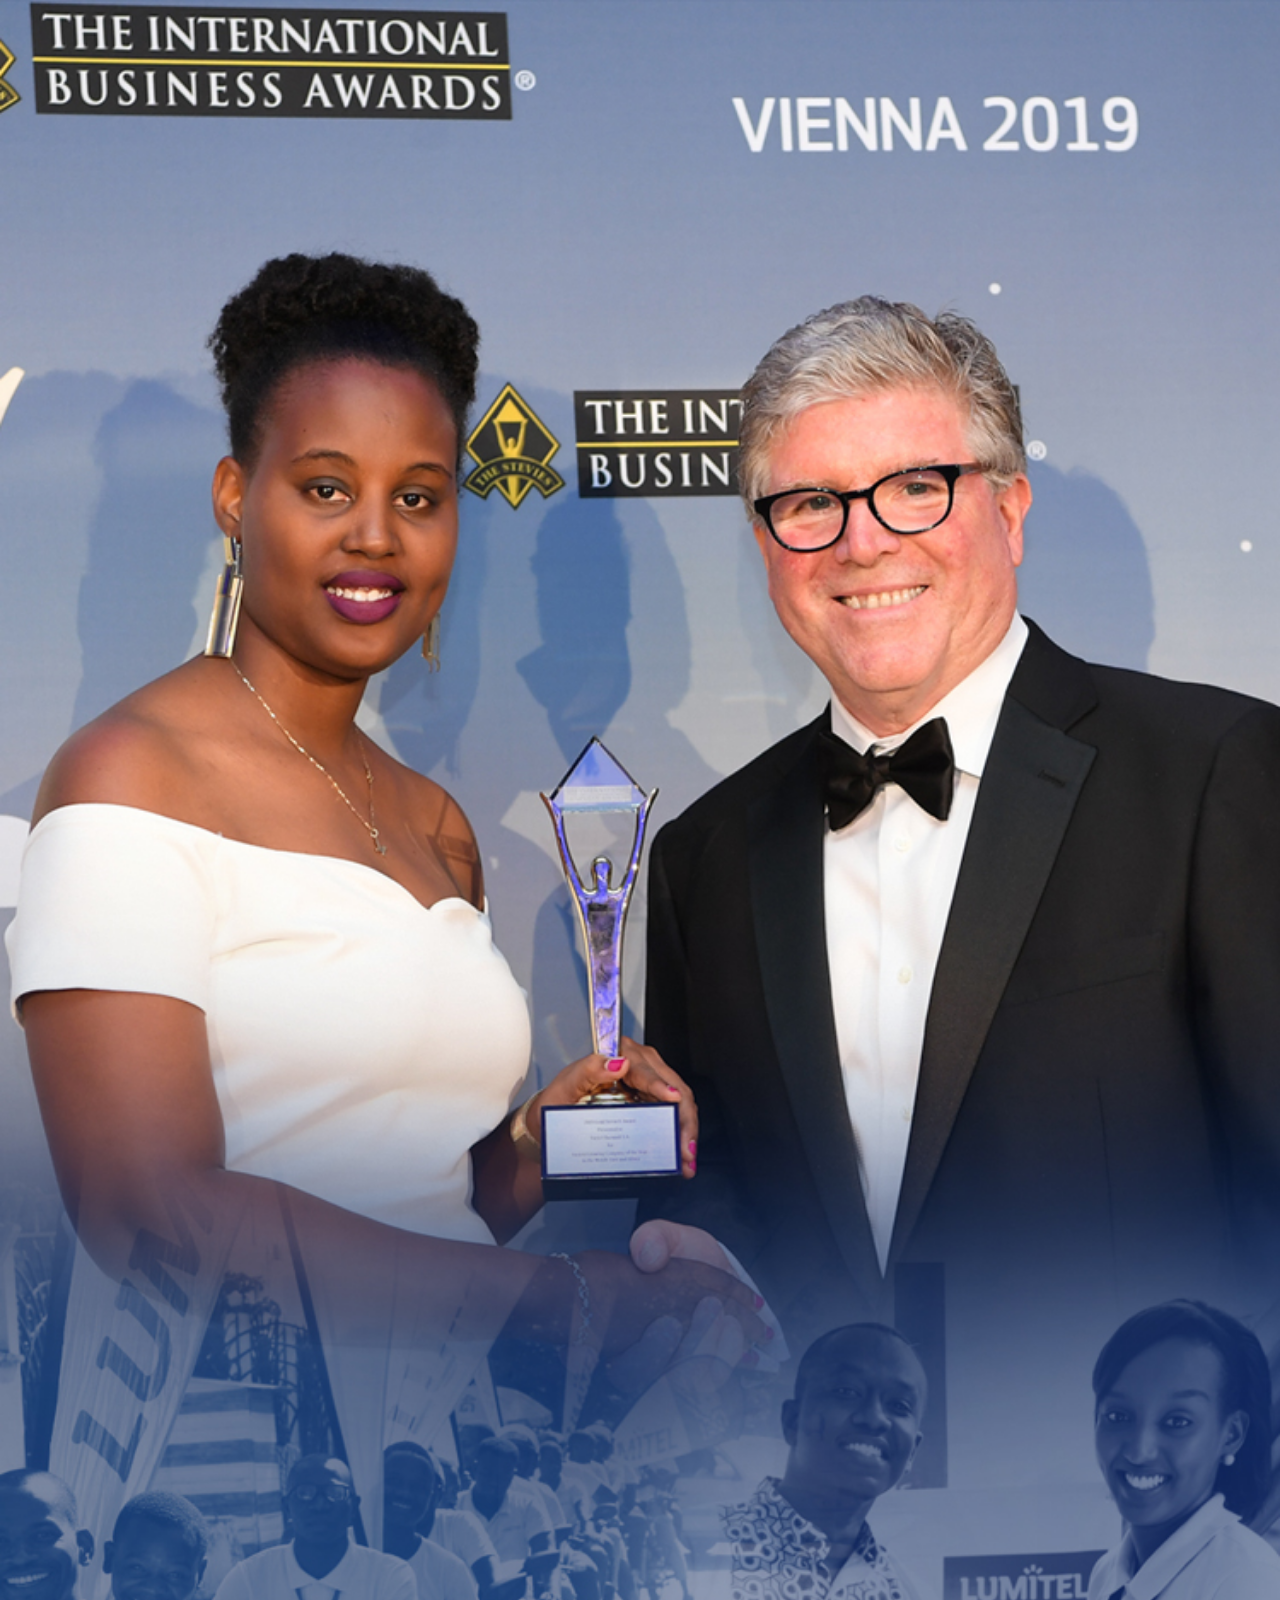
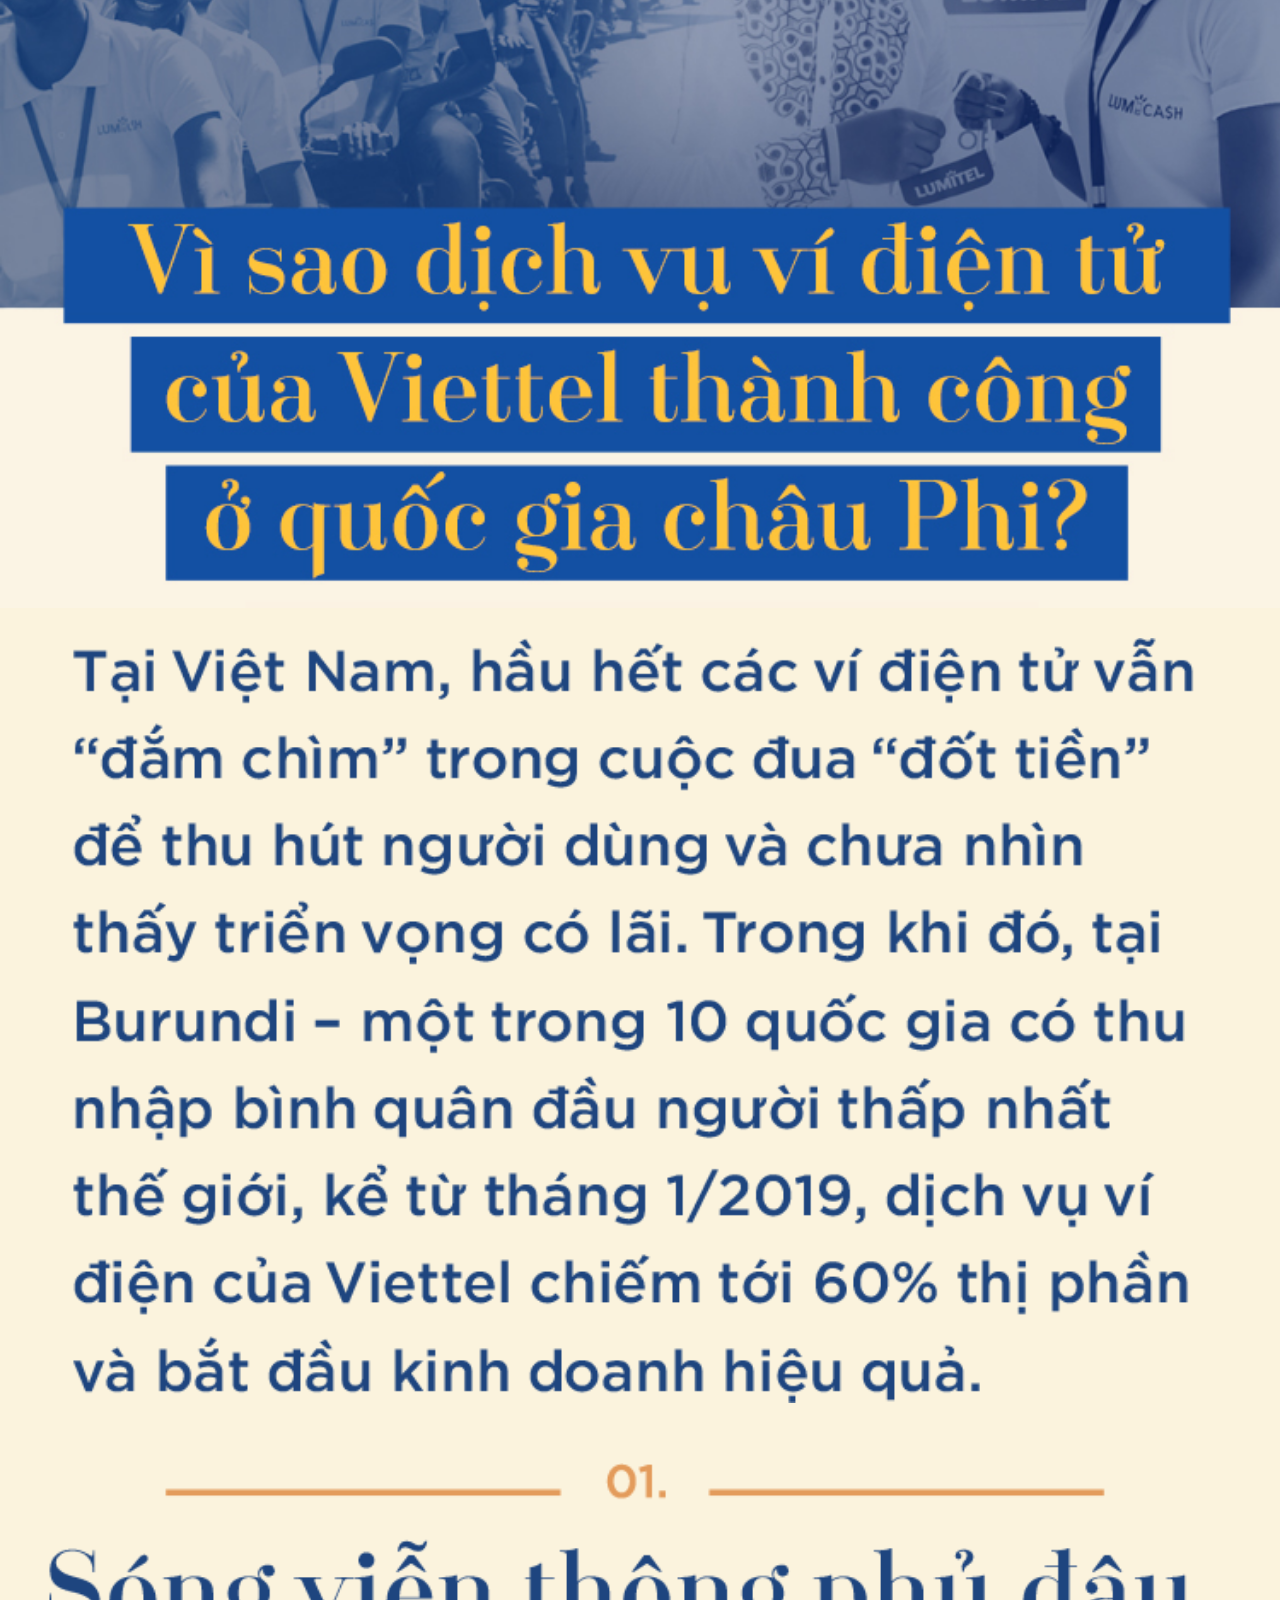
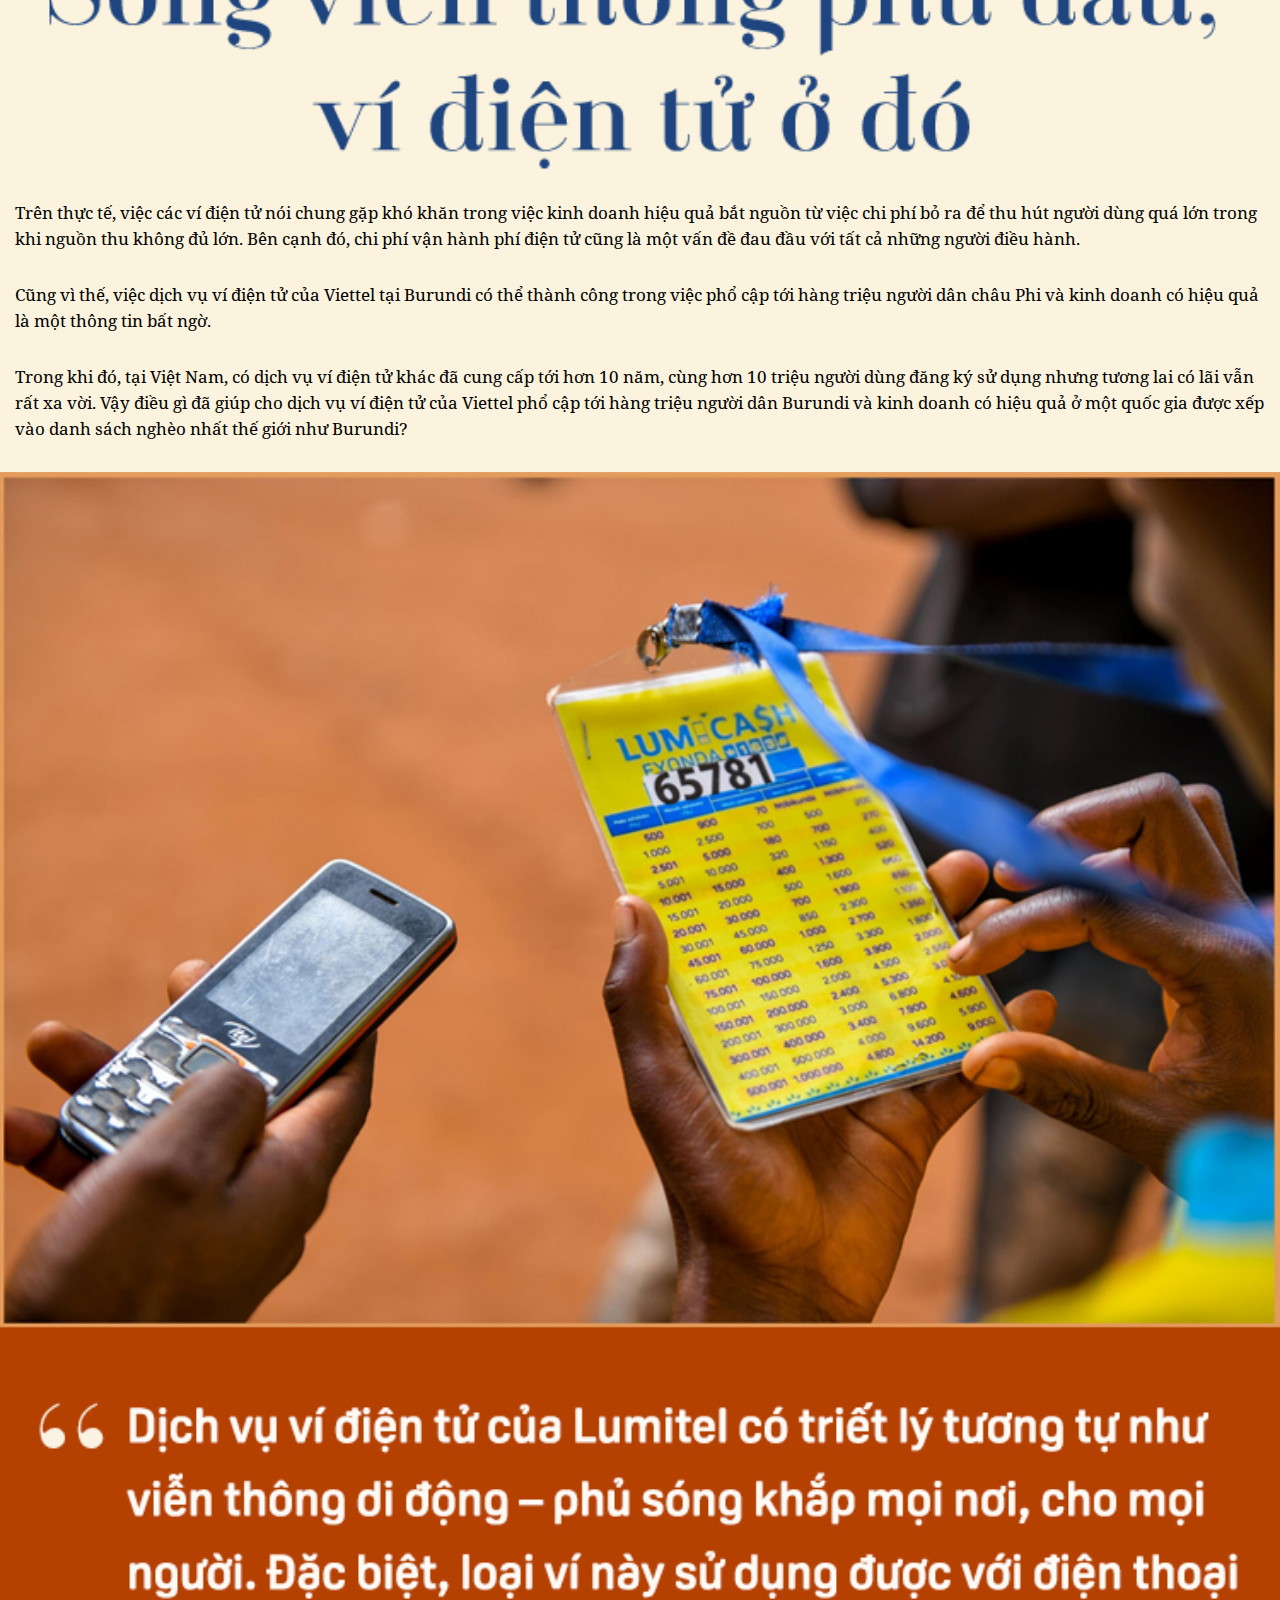
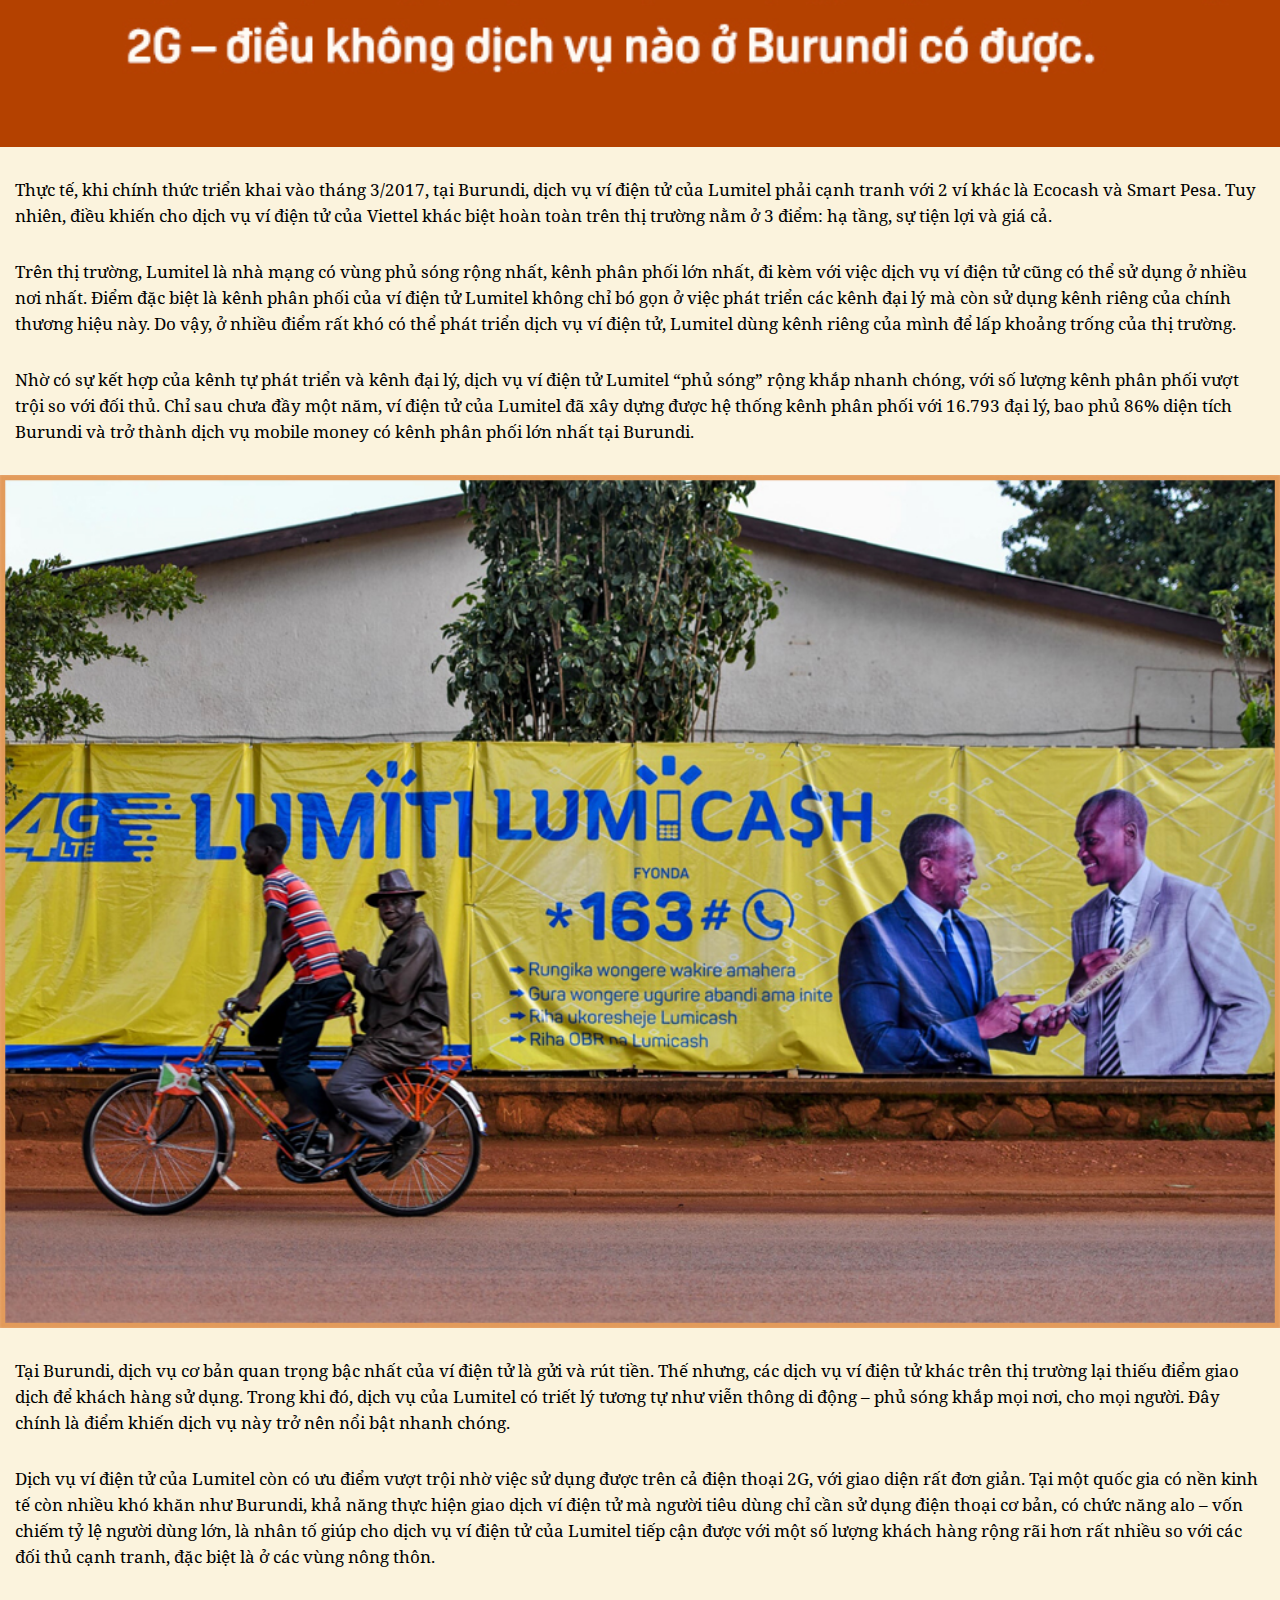
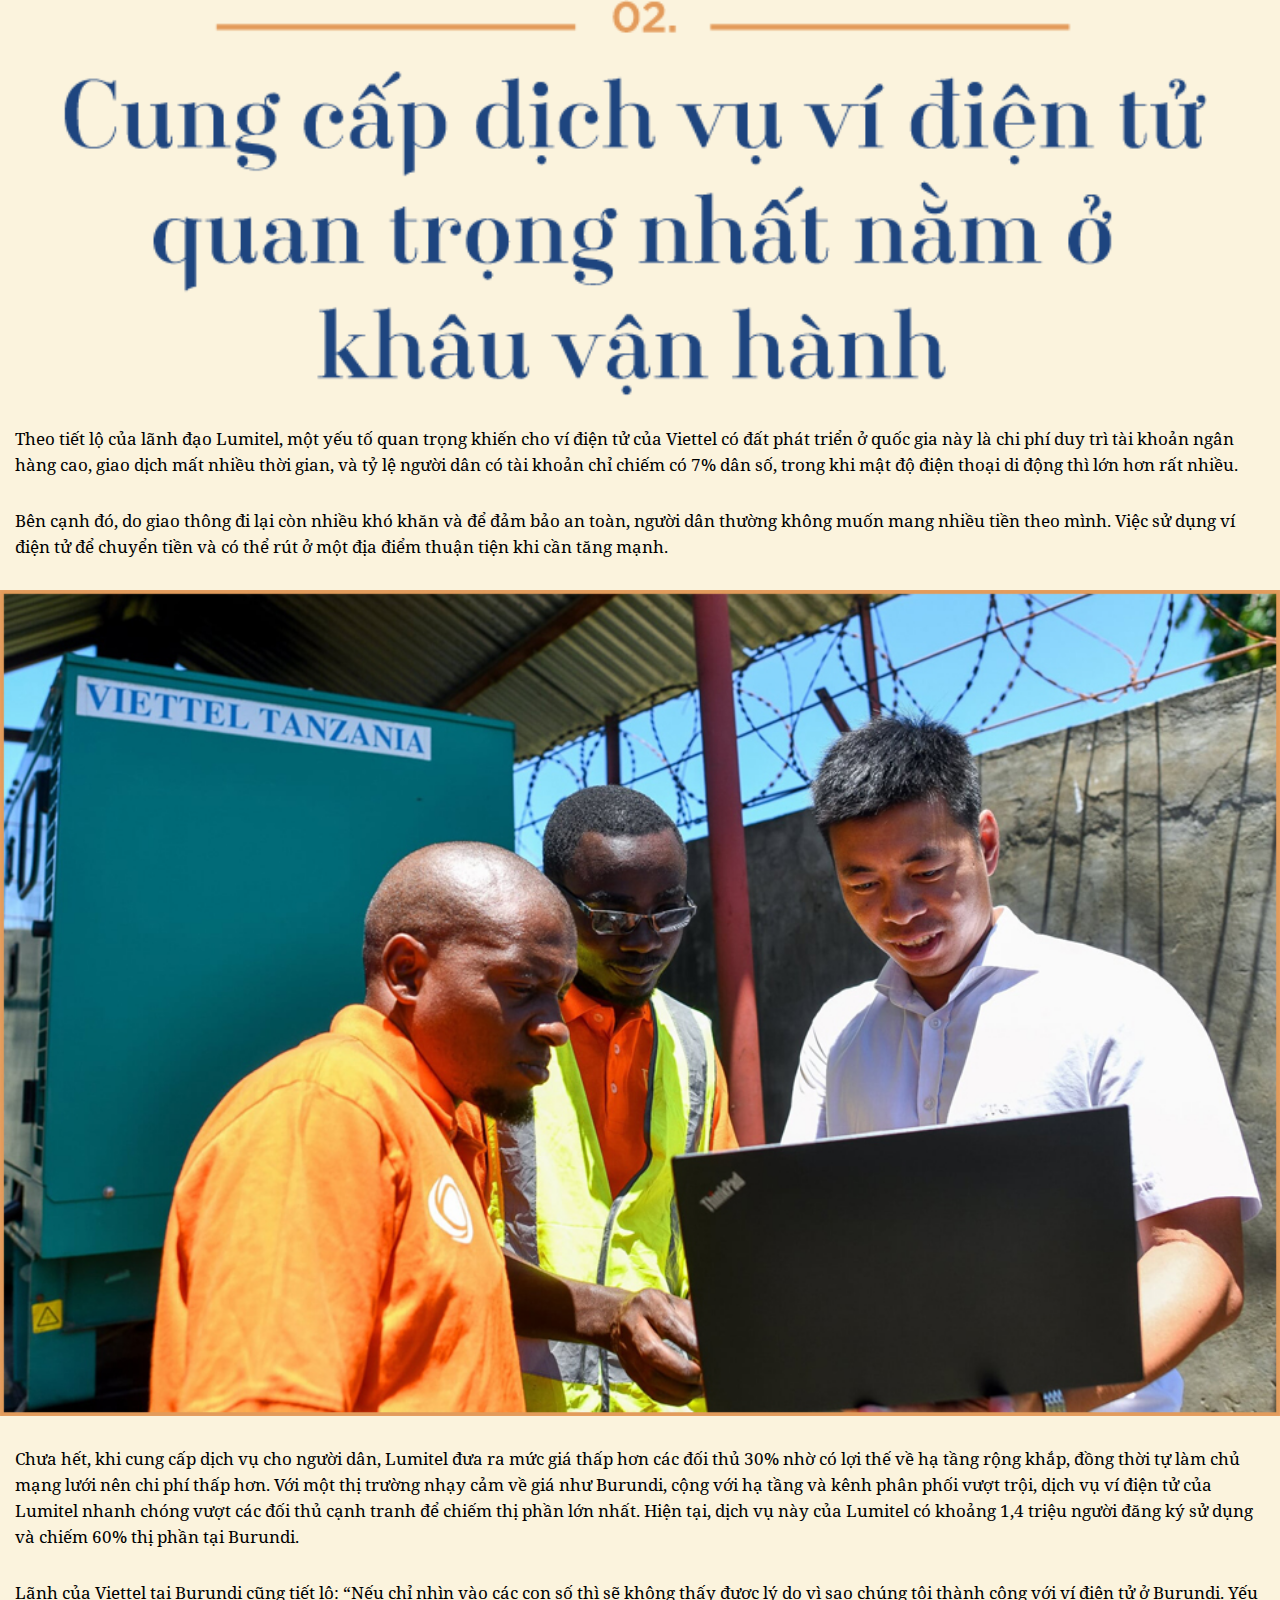
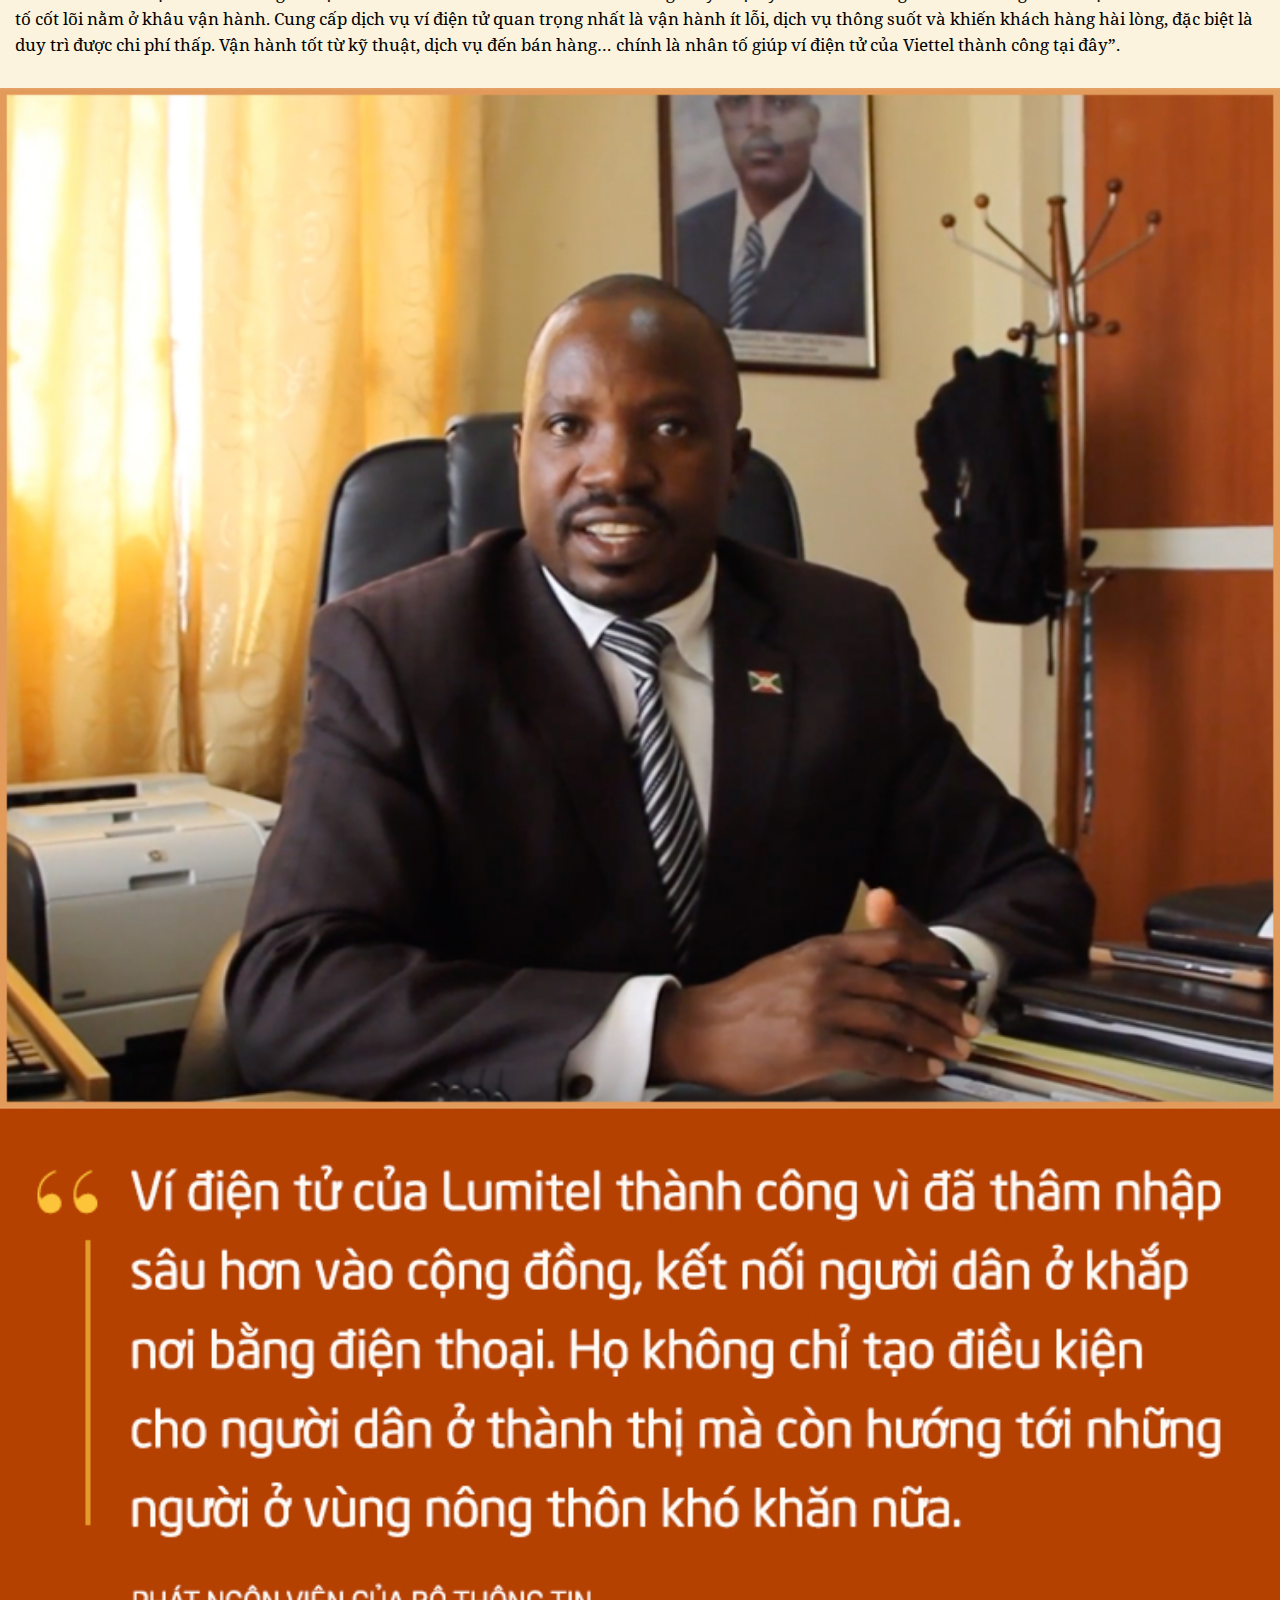
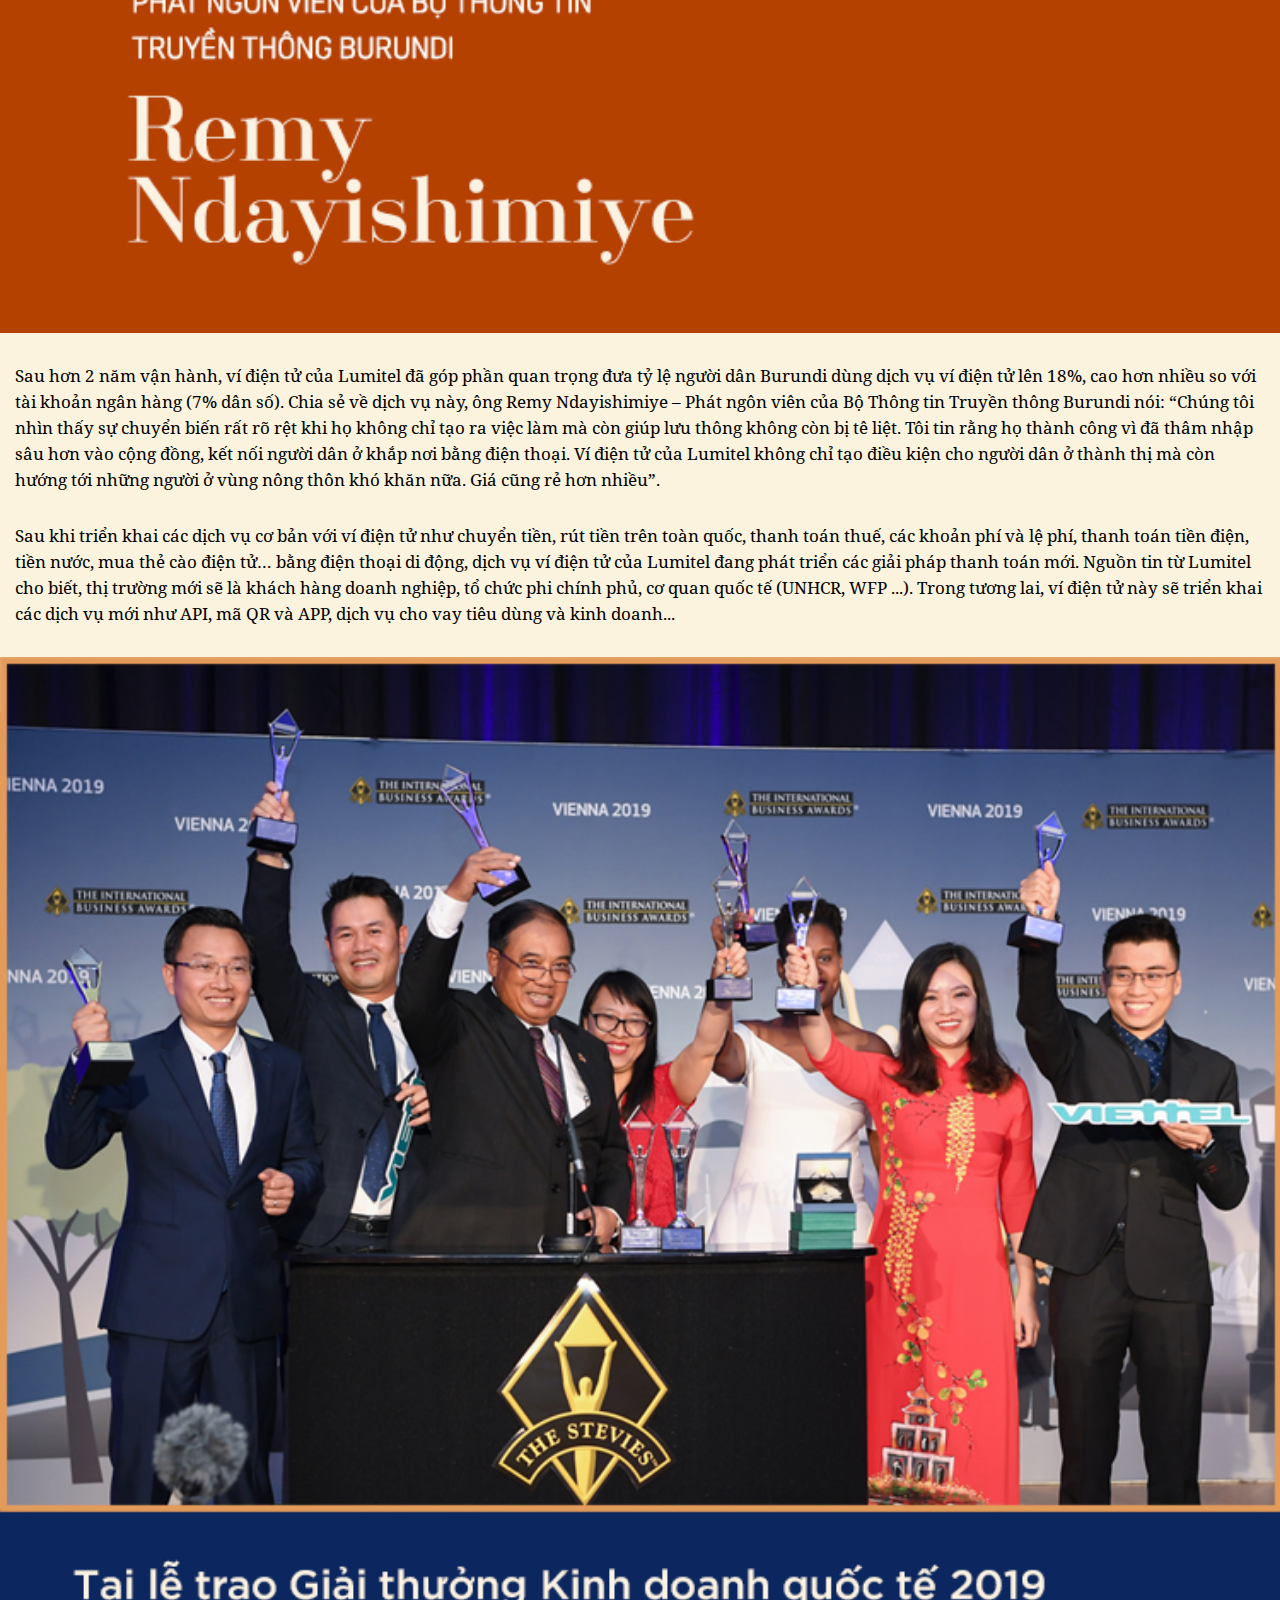
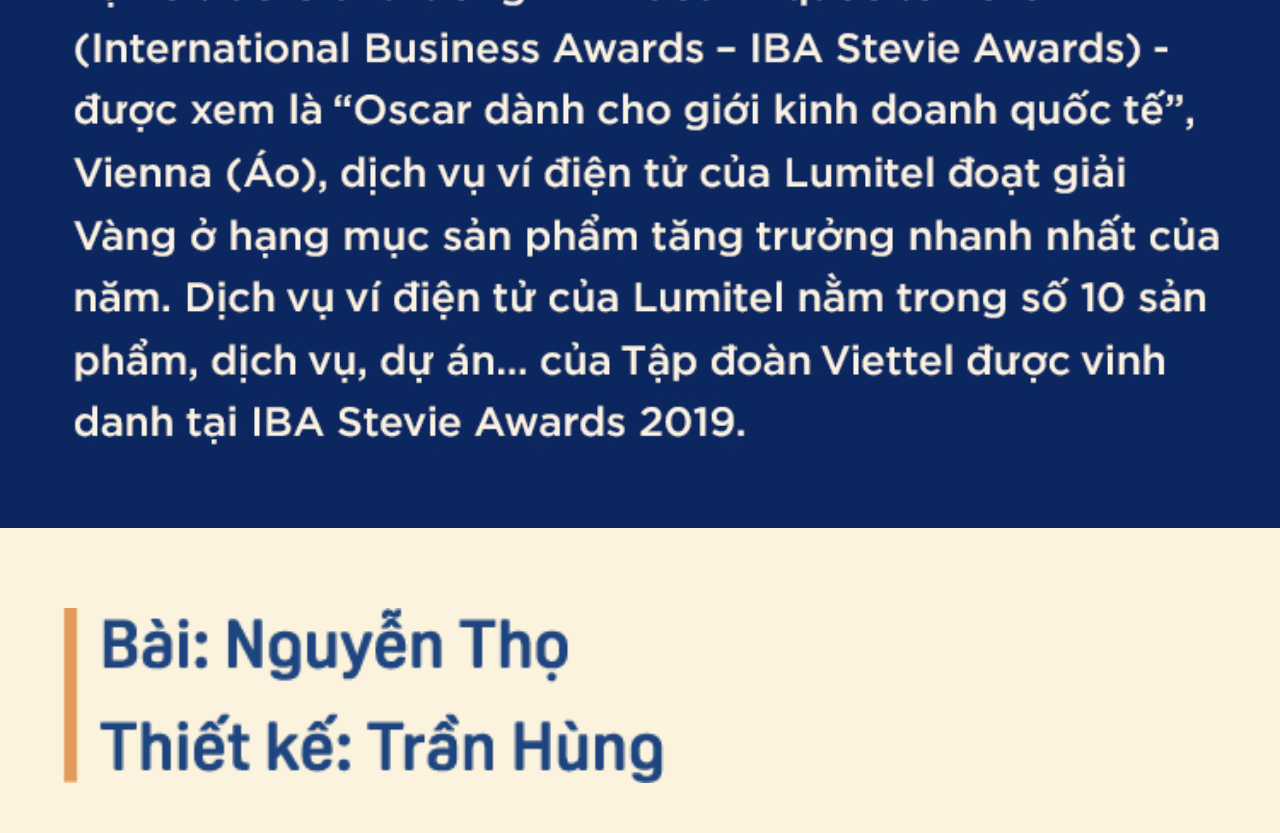
==== mobile/index.html @ 7a24e8b7 "z" ====
<!DOCTYPE html>
<html lang="en">
<head>
    <meta charset="UTF-8">
    <meta name="viewport" content="width=device-width, initial-scale=1.0">
    <meta http-equiv="X-UA-Compatible" content="ie=edge">
    <title>Vì sao dịch vụ ví điện tử của Viettel thành công ở quốc gia châu Phi?</title>
    <link rel="stylesheet" href="css/reset.css">
    <link rel="stylesheet" href="css/fonts.css">
    <link rel="stylesheet" href="css/style.css">
    <script src="js/jquery-3.3.1.min.js"></script>
</head>
<body>
    <div class="emag-wrapper">
        <div class="emag-cover">
            <img src="images/cover.jpg" alt="">
        </div>

        <div class="emag-sapo">
            <img src="images/sapo.png" alt="">
        </div>

        <div class="emag-main">
            <div class="emag-title">
                <img src="images/title-1.png" alt="">
            </div>

            <div class="emag-content">
                <p>Trên thực tế, việc các ví điện tử nói chung gặp khó khăn trong việc kinh doanh hiệu quả bắt nguồn từ việc chi phí bỏ ra để thu hút người dùng quá lớn trong khi nguồn thu không đủ lớn. Bên cạnh đó, chi phí vận hành phí điện tử cũng là một vấn đề đau đầu với tất cả những người điều hành.</p>

                <p>Cũng vì thế, việc dịch vụ ví điện tử của Viettel tại Burundi có thể thành công trong việc phổ cập tới hàng triệu người dân châu Phi và kinh doanh có hiệu quả là một thông tin bất ngờ.</p>

                <p>Trong khi đó, tại Việt Nam, có dịch vụ ví điện tử khác đã cung cấp tới hơn 10 năm, cùng hơn 10 triệu người dùng đăng ký sử dụng nhưng tương lai có lãi vẫn rất xa vời. Vậy điều gì đã giúp cho dịch vụ ví điện tử của Viettel phổ cập tới hàng triệu người dân Burundi và kinh doanh có hiệu quả ở một quốc gia được xếp vào danh sách nghèo nhất thế giới như Burundi?</p>
            </div>

            <img src="images/img-1.jpg" alt="">

            <div class="emag-content">
                <p>Thực tế, khi chính thức triển khai vào tháng 3/2017, tại Burundi, dịch vụ ví điện tử của Lumitel phải cạnh tranh với 2 ví khác là Ecocash và Smart Pesa. Tuy nhiên, điều khiến cho dịch vụ ví điện tử của Viettel khác biệt hoàn toàn trên thị trường nằm ở 3 điểm: hạ tầng, sự tiện lợi và giá cả.</p>

                <p>Trên thị trường, Lumitel là nhà mạng có vùng phủ sóng rộng nhất, kênh phân phối lớn nhất, đi kèm với việc dịch vụ ví điện tử cũng có thể sử dụng ở nhiều nơi nhất. Điểm đặc biệt là kênh phân phối của ví điện tử Lumitel không chỉ bó gọn ở việc phát triển các kênh đại lý mà còn sử dụng kênh riêng của chính thương hiệu này. Do vậy, ở nhiều điểm rất khó có thể phát triển dịch vụ ví điện tử, Lumitel dùng kênh riêng của mình để lấp khoảng trống của thị trường.</p>

                <p>Nhờ có sự kết hợp của kênh tự phát triển và kênh đại lý, dịch vụ ví điện tử Lumitel “phủ sóng” rộng khắp nhanh chóng, với số lượng kênh phân phối vượt trội so với đối thủ. Chỉ sau chưa đầy một năm, ví điện tử của Lumitel đã xây dựng được hệ thống kênh phân phối với 16.793 đại lý, bao phủ 86% diện tích Burundi và trở thành dịch vụ mobile money có kênh phân phối lớn nhất tại Burundi.</p>
            </div>

            <img src="images/img-2.jpg" alt="">

            <div class="emag-content">
                <p>Tại Burundi, dịch vụ cơ bản quan trọng bậc nhất của ví điện tử là gửi và rút tiền. Thế nhưng, các dịch vụ ví điện tử khác trên thị trường lại thiếu điểm giao dịch để khách hàng sử dụng. Trong khi đó, dịch vụ của Lumitel có triết lý tương tự như viễn thông di động – phủ sóng khắp mọi nơi, cho mọi người. Đây chính là điểm khiến dịch vụ này trở nên nổi bật nhanh chóng.</p>

                <p>Dịch vụ ví điện tử của Lumitel còn có ưu điểm vượt trội nhờ việc sử dụng được trên cả điện thoại 2G, với giao diện rất đơn giản. Tại một quốc gia có nền kinh tế còn nhiều khó khăn như Burundi, khả năng thực hiện giao dịch ví điện tử mà người tiêu dùng chỉ cần sử dụng điện thoại cơ bản, có chức năng alo – vốn chiếm tỷ lệ người dùng lớn, là nhân tố giúp cho dịch vụ ví điện tử của Lumitel tiếp cận được với một số lượng khách hàng rộng rãi hơn rất nhiều so với các đối thủ cạnh tranh, đặc biệt là ở các vùng nông thôn.</p>
            </div>

            <div class="emag-title">
                <img src="images/title-2.png" alt="">
            </div>

            <div class="emag-content">
                <p>Theo tiết lộ của lãnh đạo Lumitel, một yếu tố quan trọng khiến cho ví điện tử của Viettel có đất phát triển ở quốc gia này là chi phí duy trì tài khoản ngân hàng cao, giao dịch mất nhiều thời gian, và tỷ lệ người dân có tài khoản chỉ chiếm có 7% dân số, trong khi mật độ điện thoại di động thì lớn hơn rất nhiều. </p>

                <p>Bên cạnh đó, do giao thông đi lại còn nhiều khó khăn và để đảm bảo an toàn, người dân thường không muốn mang nhiều tiền theo mình. Việc sử dụng ví điện tử để chuyển tiền và có thể rút ở một địa điểm thuận tiện khi cần tăng mạnh. </p>
            </div>

            <img src="images/img-3.jpg" alt="">

            <div class="emag-content">
                <p>Chưa hết, khi cung cấp dịch vụ cho người dân, Lumitel đưa ra mức giá thấp hơn các đối thủ 30% nhờ có lợi thế về hạ tầng rộng khắp, đồng thời tự làm chủ mạng lưới nên chi phí thấp hơn. Với một thị trường nhạy cảm về giá như Burundi, cộng với hạ tầng và kênh phân phối vượt trội, dịch vụ ví điện tử của Lumitel nhanh chóng vượt các đối thủ cạnh tranh để chiếm thị phần lớn nhất. Hiện tại, dịch vụ này của Lumitel có khoảng 1,4 triệu người đăng ký sử dụng và chiếm 60% thị phần tại Burundi.</p>

                <p>Lãnh của Viettel tại Burundi cũng tiết lộ: “Nếu chỉ nhìn vào các con số thì sẽ không thấy được lý do vì sao chúng tôi thành công với ví điện tử ở Burundi. Yếu tố cốt lõi nằm ở khâu vận hành. Cung cấp dịch vụ ví điện tử quan trọng nhất là vận hành ít lỗi, dịch vụ thông suốt và khiến khách hàng hài lòng, đặc biệt là duy trì được chi phí thấp. Vận hành tốt từ kỹ thuật, dịch vụ đến bán hàng… chính là nhân tố giúp ví điện tử của Viettel thành công tại đây”.</p>
            </div>

            <img src="images/img-4.jpg" alt="">

            <div class="emag-content">
                <p>Sau hơn 2 năm vận hành, ví điện tử của Lumitel đã góp phần quan trọng đưa tỷ lệ người dân Burundi dùng dịch vụ ví điện tử lên 18%, cao hơn nhiều so với tài khoản ngân hàng (7% dân số). Chia sẻ về dịch vụ này, ông Remy Ndayishimiye – Phát ngôn viên của Bộ Thông tin Truyền thông Burundi nói: “Chúng tôi nhìn thấy sự chuyển biến rất rõ rệt khi họ không chỉ tạo ra việc làm mà còn giúp lưu thông không còn bị tê liệt. Tôi tin rằng họ thành công vì đã thâm nhập sâu hơn vào cộng đồng, kết nối người dân ở khắp nơi bằng điện thoại. Ví điện tử của Lumitel  không chỉ tạo điều kiện cho người dân ở thành thị mà còn hướng tới những người ở vùng nông thôn khó khăn nữa. Giá cũng rẻ hơn nhiều”.</p>

                <p>Sau khi triển khai các dịch vụ cơ bản với ví điện tử như chuyển tiền, rút tiền trên toàn quốc, thanh toán thuế, các khoản phí và lệ phí, thanh toán tiền điện, tiền nước, mua thẻ cào điện tử… bằng điện thoại di động, dịch vụ ví điện tử của Lumitel đang phát triển các giải pháp thanh toán mới. Nguồn tin từ Lumitel cho biết, thị trường mới sẽ là khách hàng doanh nghiệp, tổ chức phi chính phủ, cơ quan quốc tế (UNHCR, WFP ...). Trong tương lai, ví điện tử này sẽ triển khai các dịch vụ mới như API, mã QR và APP, dịch vụ cho vay tiêu dùng và kinh doanh...</p>
            </div>

            <img src="images/img-5.jpg" alt="">

            <div class="emag-credit">
                <img src="images/credit.png" alt="">
            </div>
        </div>
    </div>
</body>
</html>
---- mobile/css/fonts.css ----
@font-face {
    font-family: 'NotoSerif';
    src: url('../fonts/NotoSerif-Regular.ttf') format('truetype');
    font-weight: 400;
}
@font-face {
    font-family: 'NotoSerif';
    src: url('../fonts/NotoSerif-Italic.ttf') format('truetype');
    font-weight: 400;
    font-style: italic;
}
@font-face {
    font-family: 'NotoSerif';
    src: url('../fonts/NotoSerif-Bold.ttf') format('truetype');
    font-weight: 700;
}
@font-face {
    font-family: 'NotoSerif';
    src: url('../fonts/NotoSerif-BoldItalic.ttf') format('truetype');
    font-weight: 700;
    font-style: italic
}
@font-face {
    font-family: 'Gotham';
    src: url('../fonts/Gotham.ttf') format('truetype');
    font-weight: 400;
}
---- mobile/css/style.css ----
*, *::before, *::after {
    margin: 0;
    padding: 0;
    box-sizing: border-box;
    -webkit-box-sizing: border-box;
    -moz-box-sizing: border-box;
}
img {
    vertical-align: middle;
}
.emag-wrapper {
    background-color: #fbf3dd;
}
/* .emag-cover {
    padding-top: 46px;
    background-color: #000;
} */
.emag-cover img {
    width: 100%;
}
.emag-sapo {
    margin: 30px auto 60px;
}
.emag-sapo img {
    width: 100%;
}
.emag-quote {
    background-color: #ffe2d9;
    padding: 40px 15px 1px;
}
.emag-quote-head {
    font-family: 'Gotham', sans-serif;
    font-size: 30px;
    color: #343434;
    text-transform: uppercase;
    margin-bottom: 30px
}
.emag-quote-head span {
    display: inline-block;
}
.emag-quote-head span::after {
    content: '';
    display: block;
    width: 100%;
    height: 2px;
    background-color: #665f5d;
}
.emag-quote-text {
    font-family: 'NotoSerif', serif;
    font-style: italic;
    font-size: 17px;
    line-height: 26px;
    margin-bottom: 30px
}
.emag-title {
    margin: 30px auto 0;
}
.emag-title img {
    width: 100%;
}
.emag-content {
    padding: 0 15px;
}
.emag-content p {
    font-family: 'NotoSerif', serif;
    font-size: 17px;
    line-height: 26px;
    margin-bottom: 30px;
}
.emag-content p.bold {
    font-weight: 700;
}
.emag-main img {
    width: 100%;
    margin-bottom: 30px;
}
.emag-fullwidth {
    background-color: #99d5d0;
    margin-top: 60px;
    padding-top: 30px;
    padding-bottom: 55px;
}
.emag-fullwidth p {
    /* color: #cccccc; */
}
.emag-credit {
    margin-top: 50px;
    padding-bottom: 50px;
    /* padding-left: 15px; */
}
.emag-credit p {
    font-size: 16px;
    line-height: 25px;
    margin-bottom: 0;
    font-family: 'NotoSerif', serif;
    font-weight: 700;
}
.emag-credit img {
    width: 100%;
    display: block;
    margin: 0 auto;
}

.emag-caption {
    font-family: Helvetica, Arial, sans-serif;
    font-size: 14px;
    line-height: 20px;
    color: #999;
    padding: 0 15px;
    margin-bottom: 30px;
}
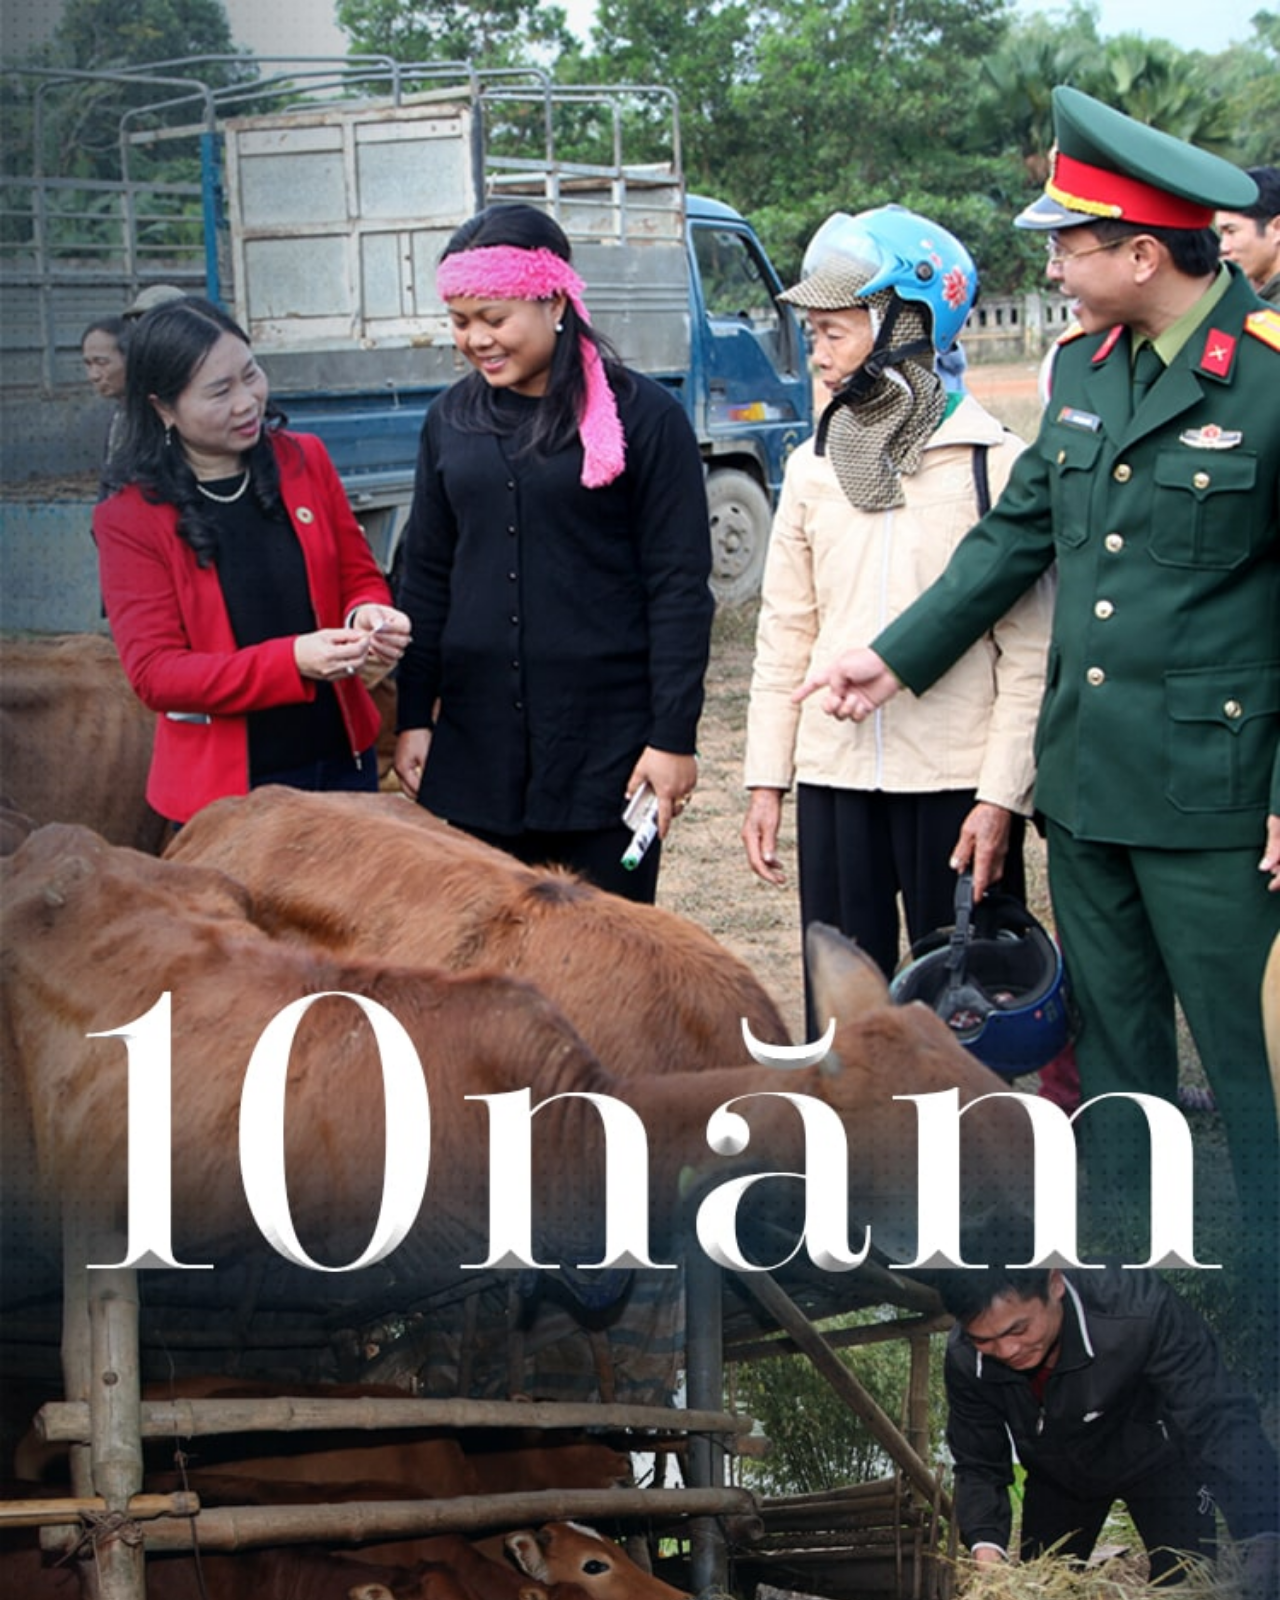
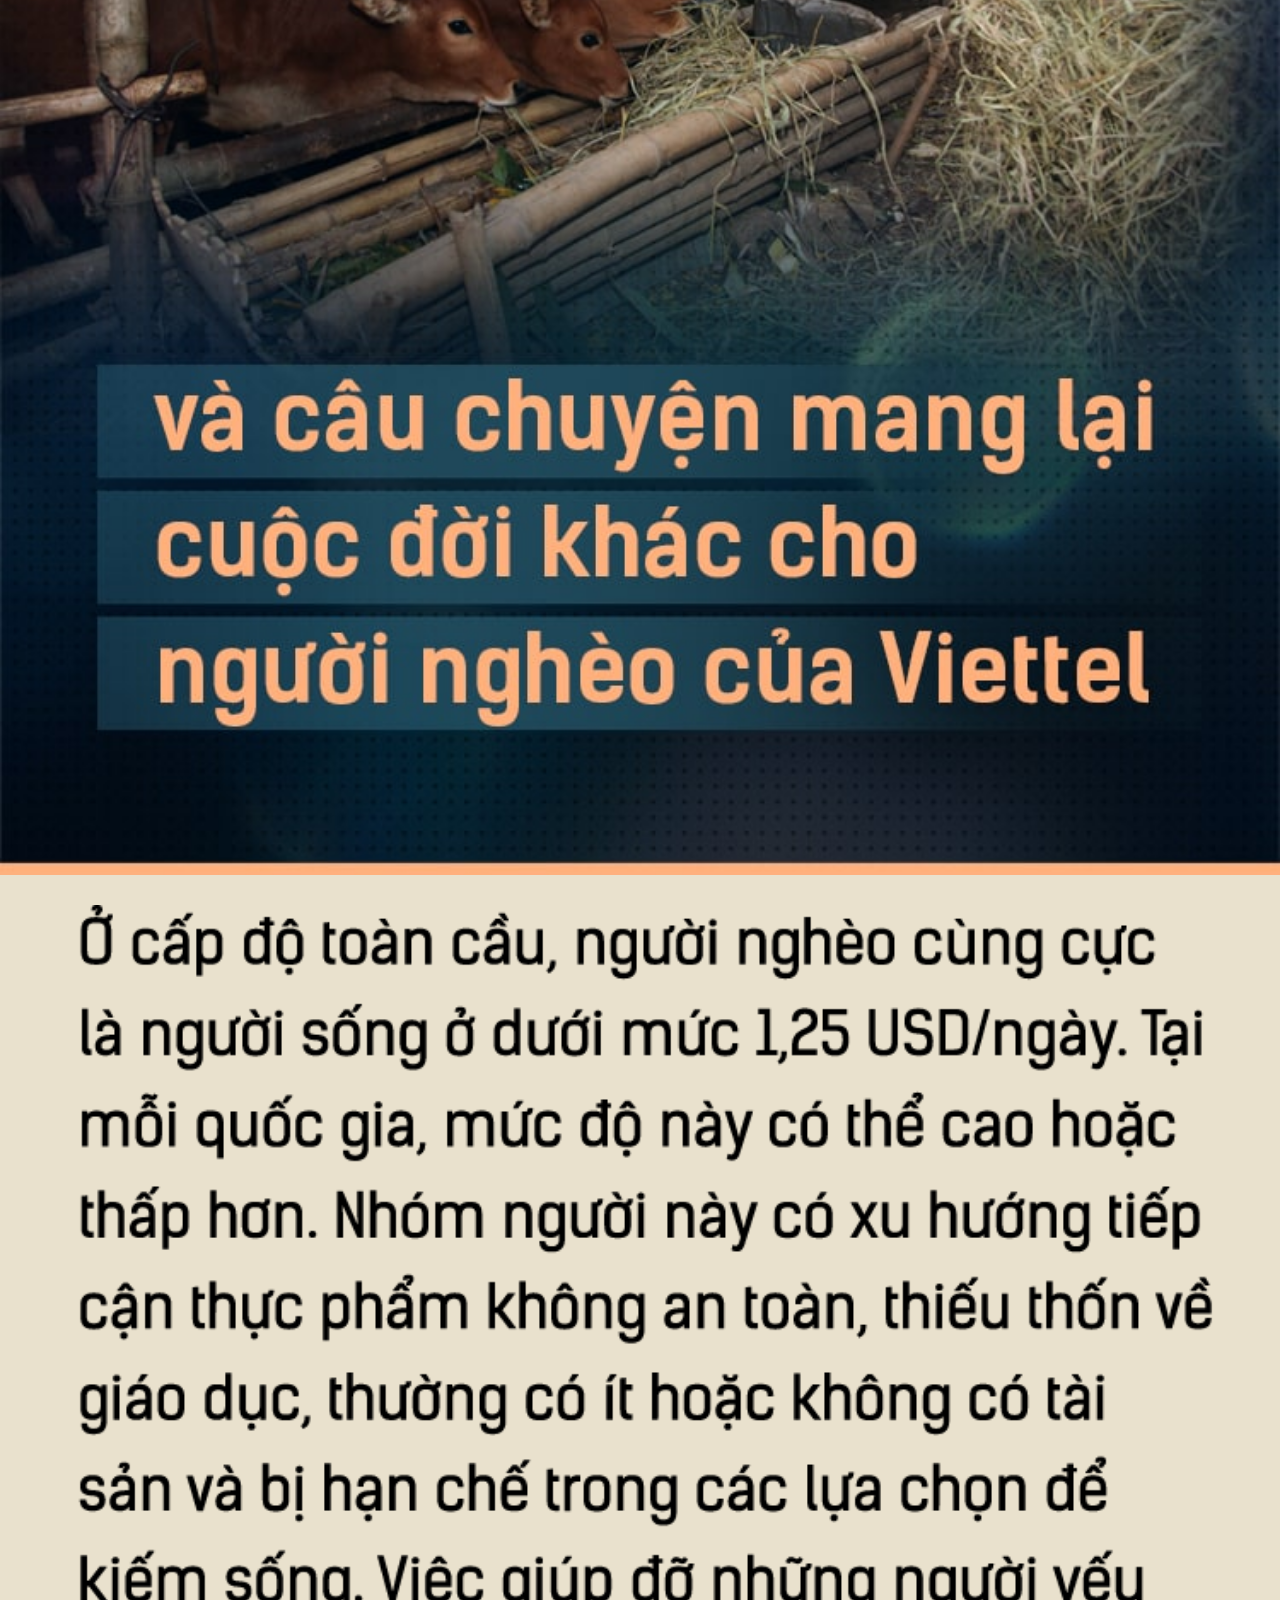
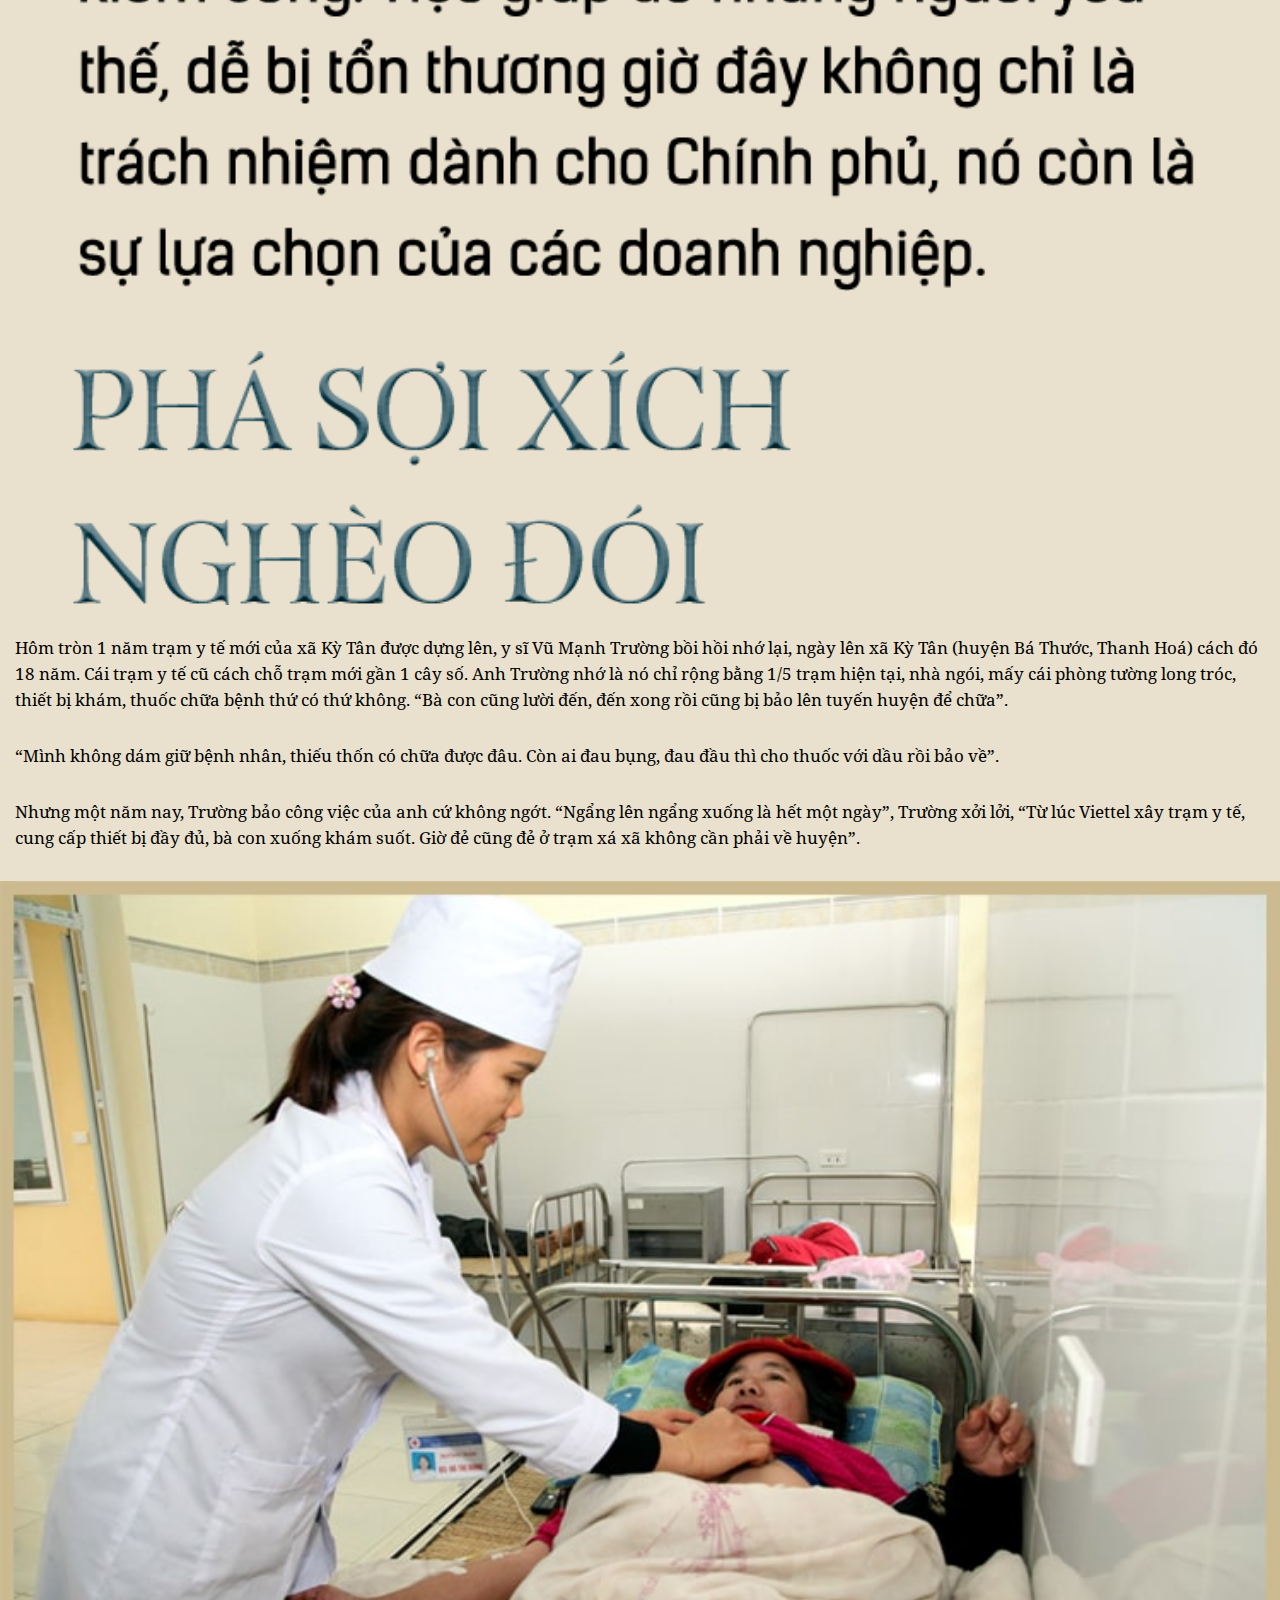
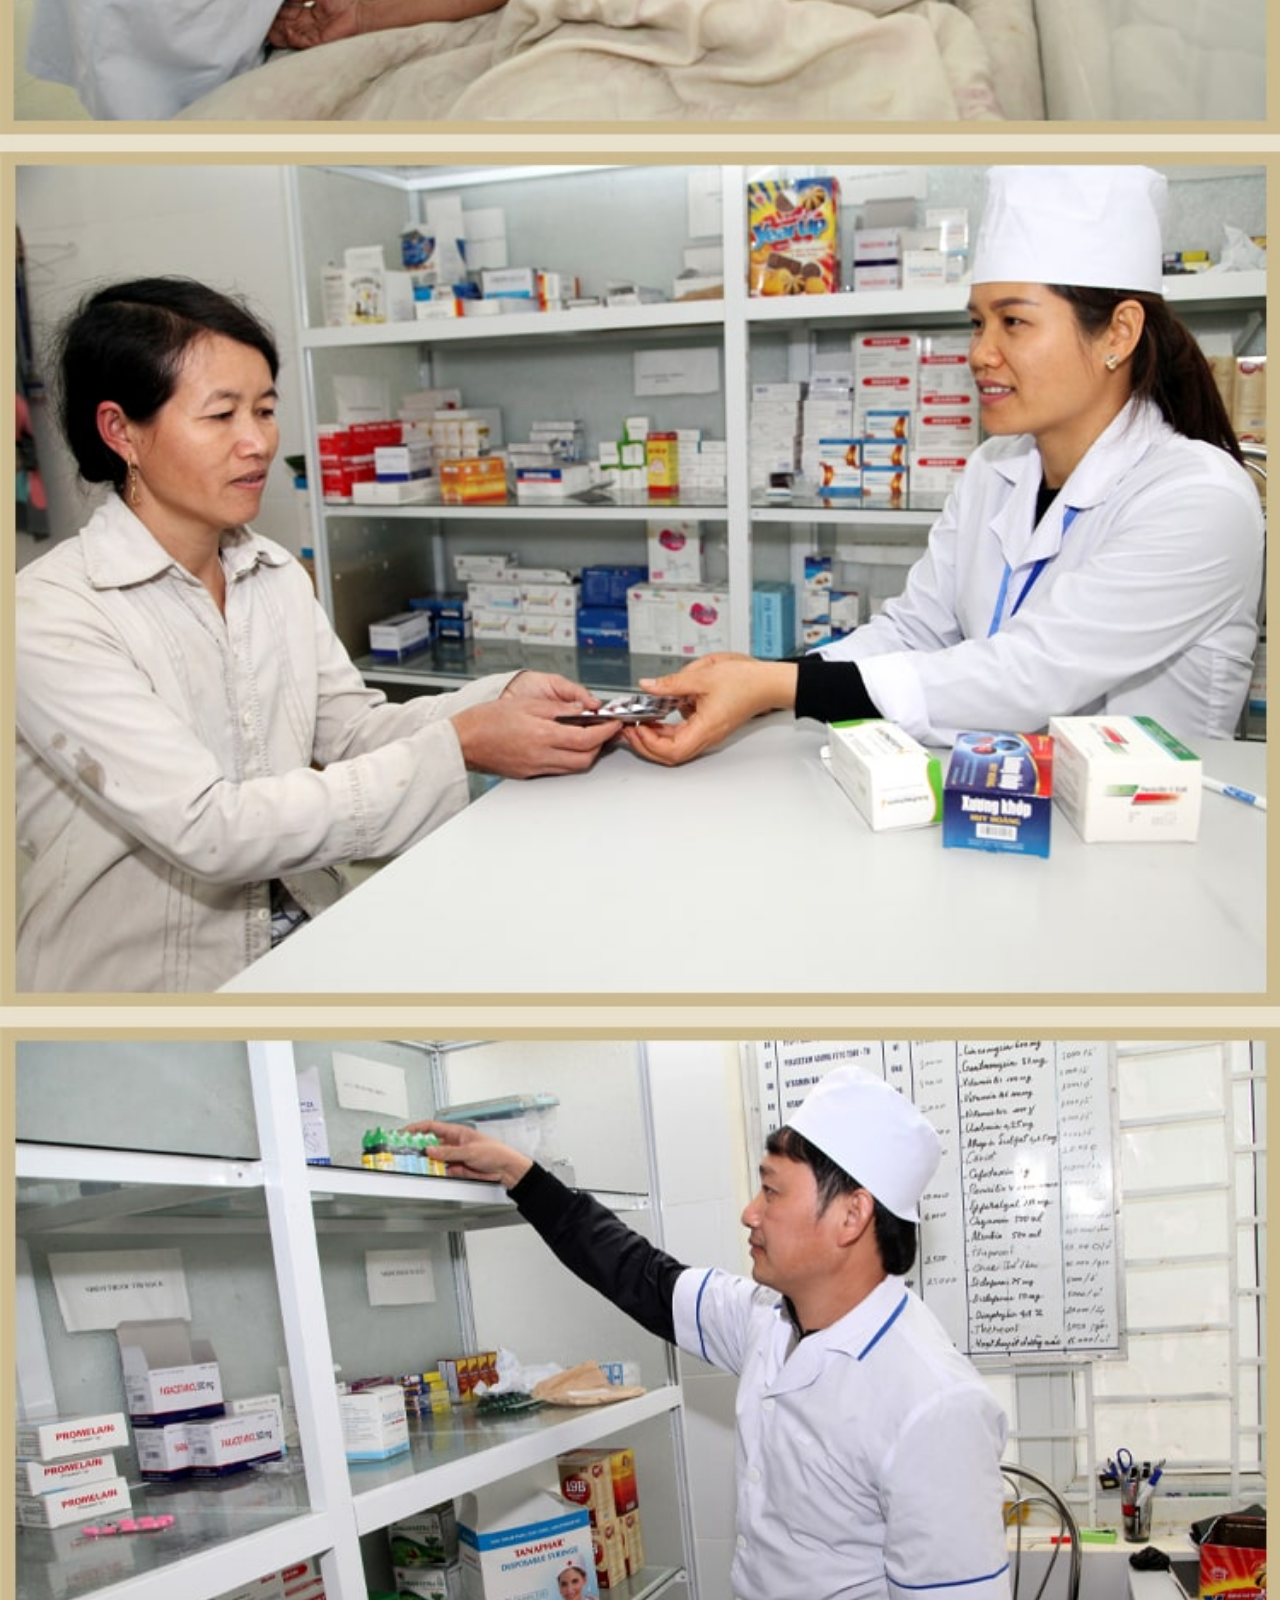
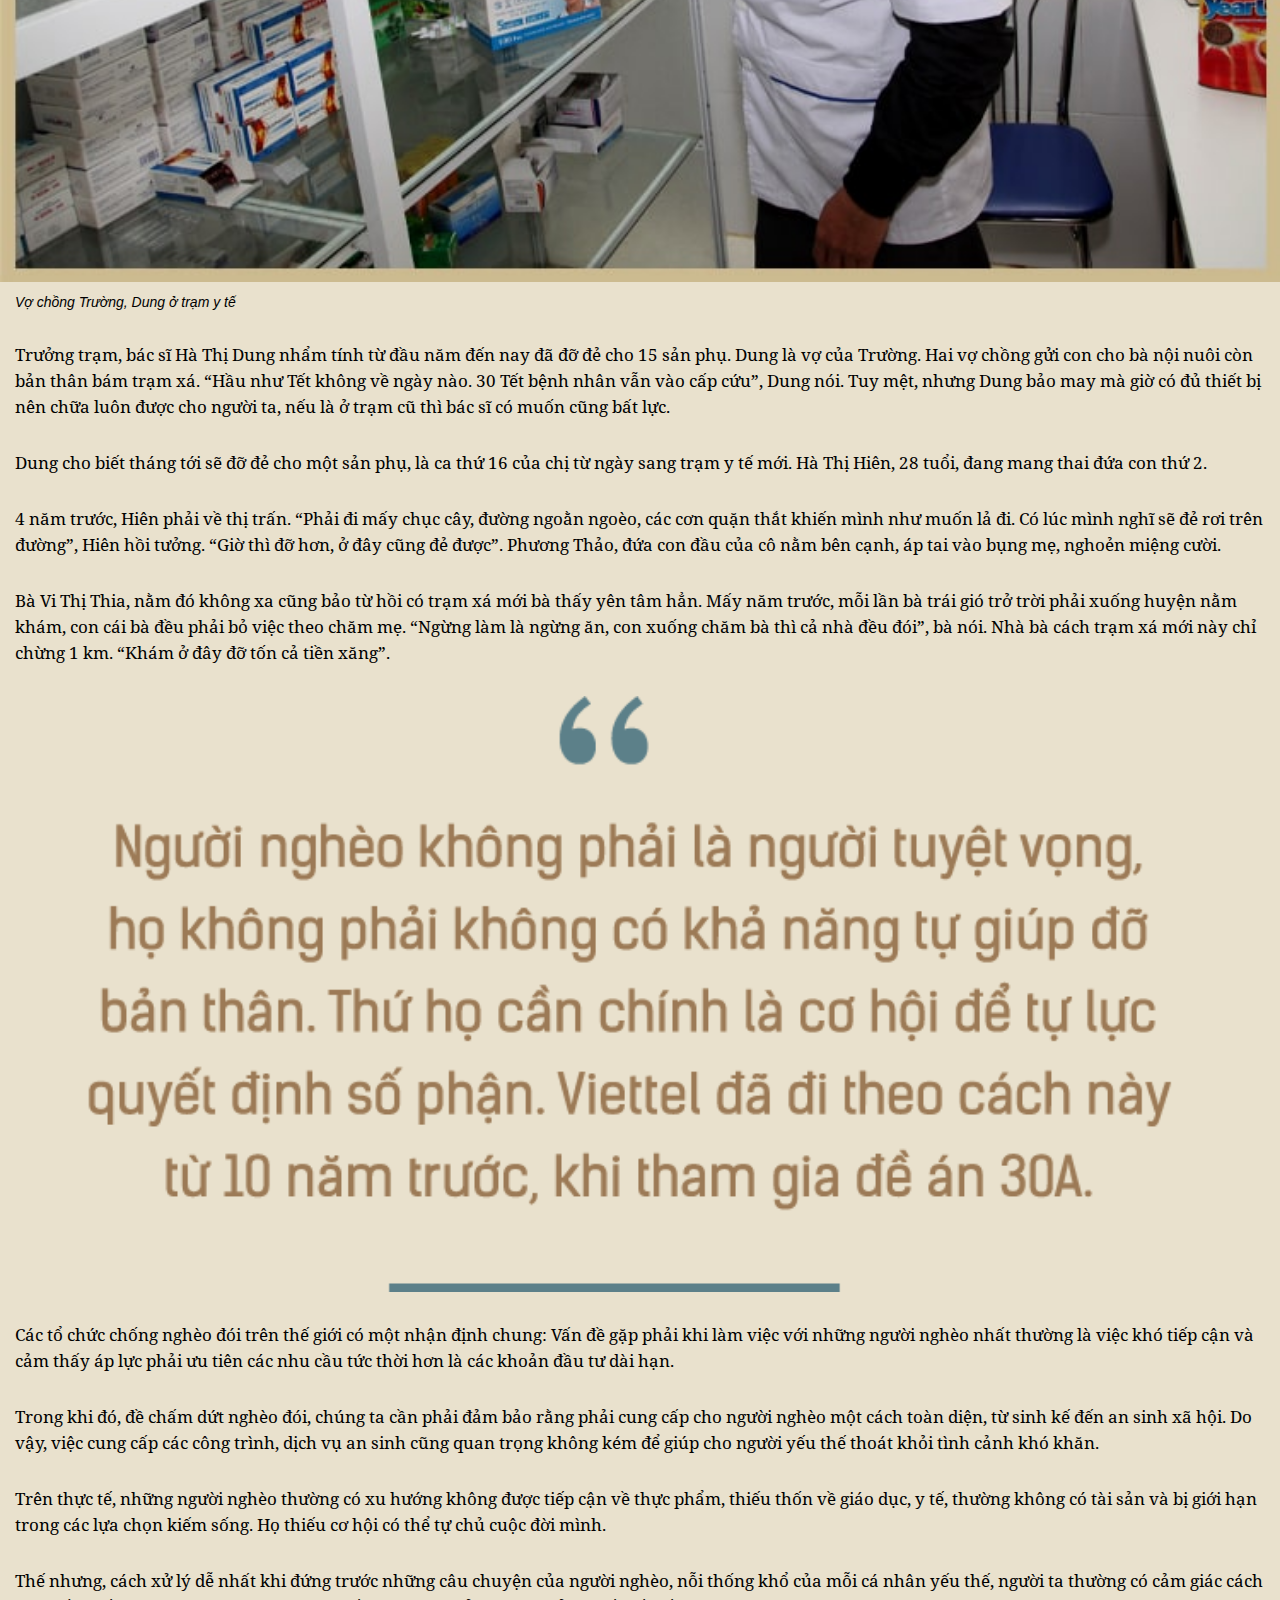
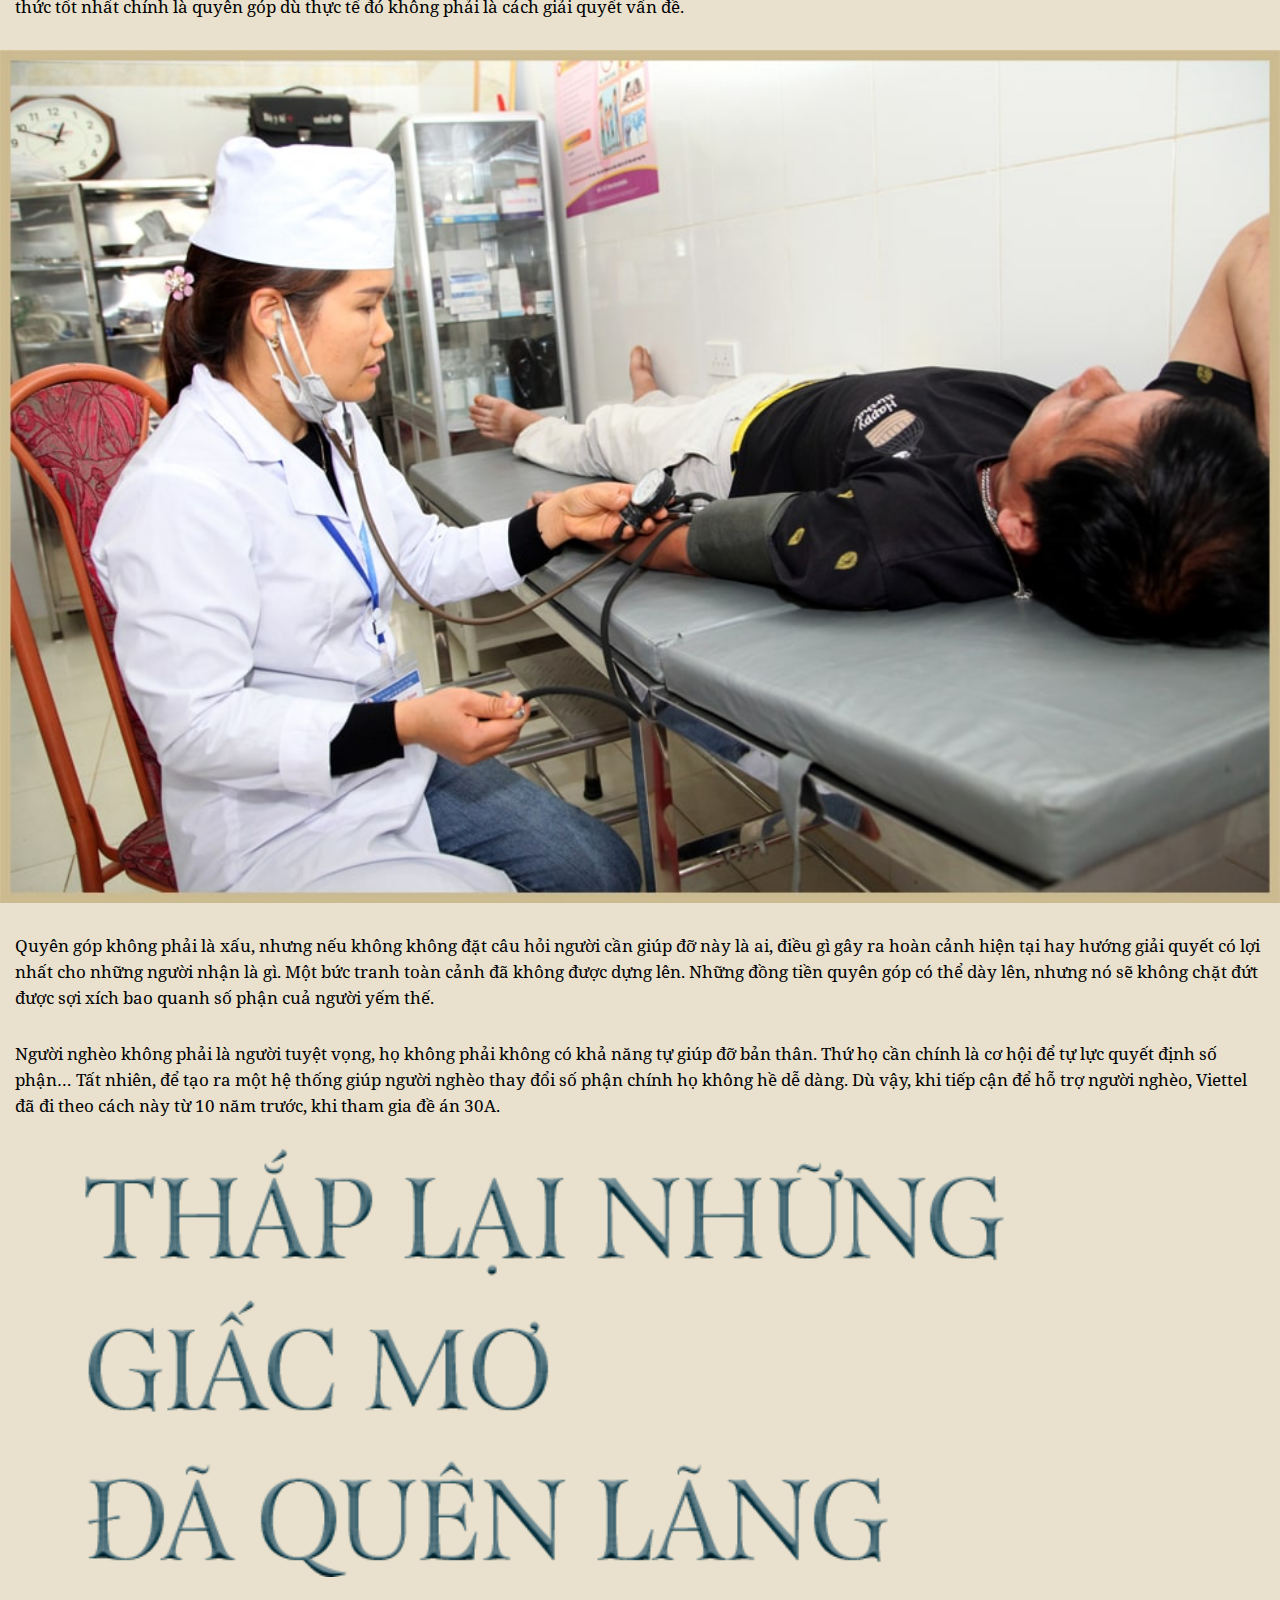
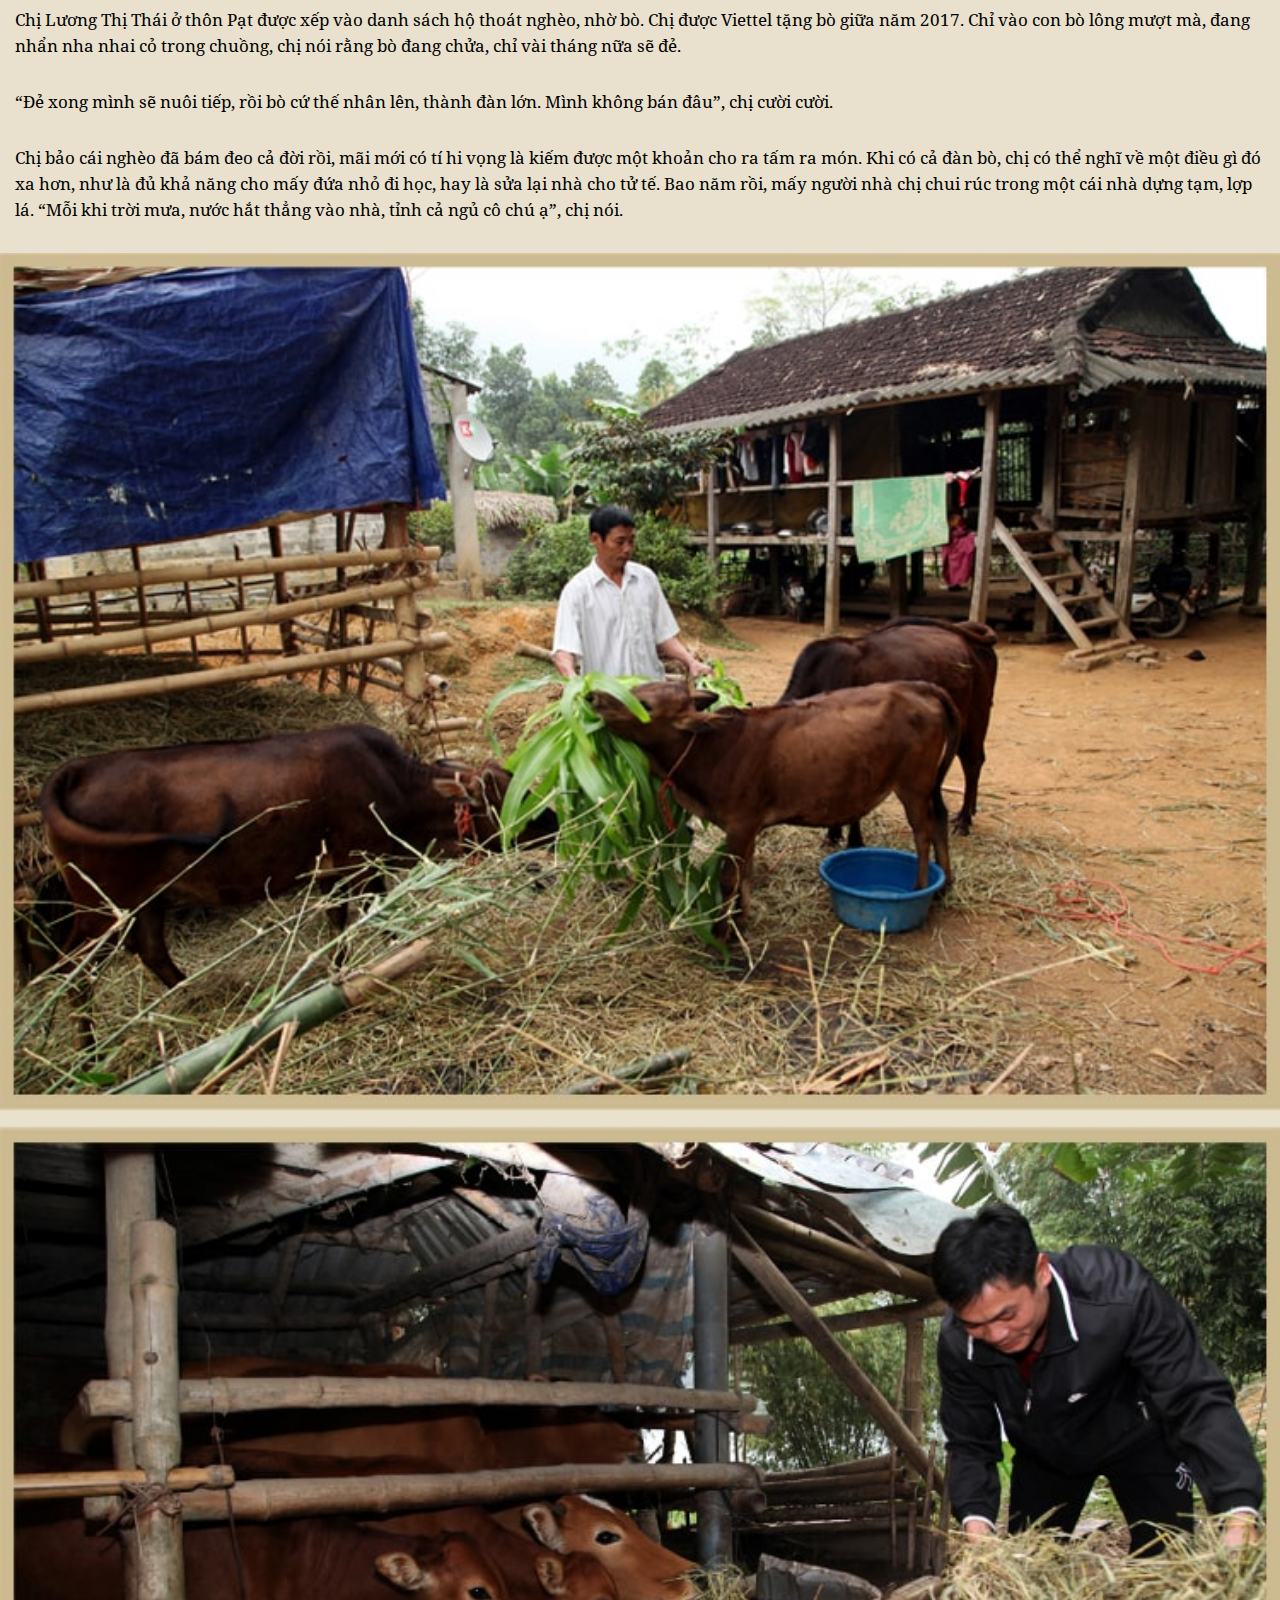
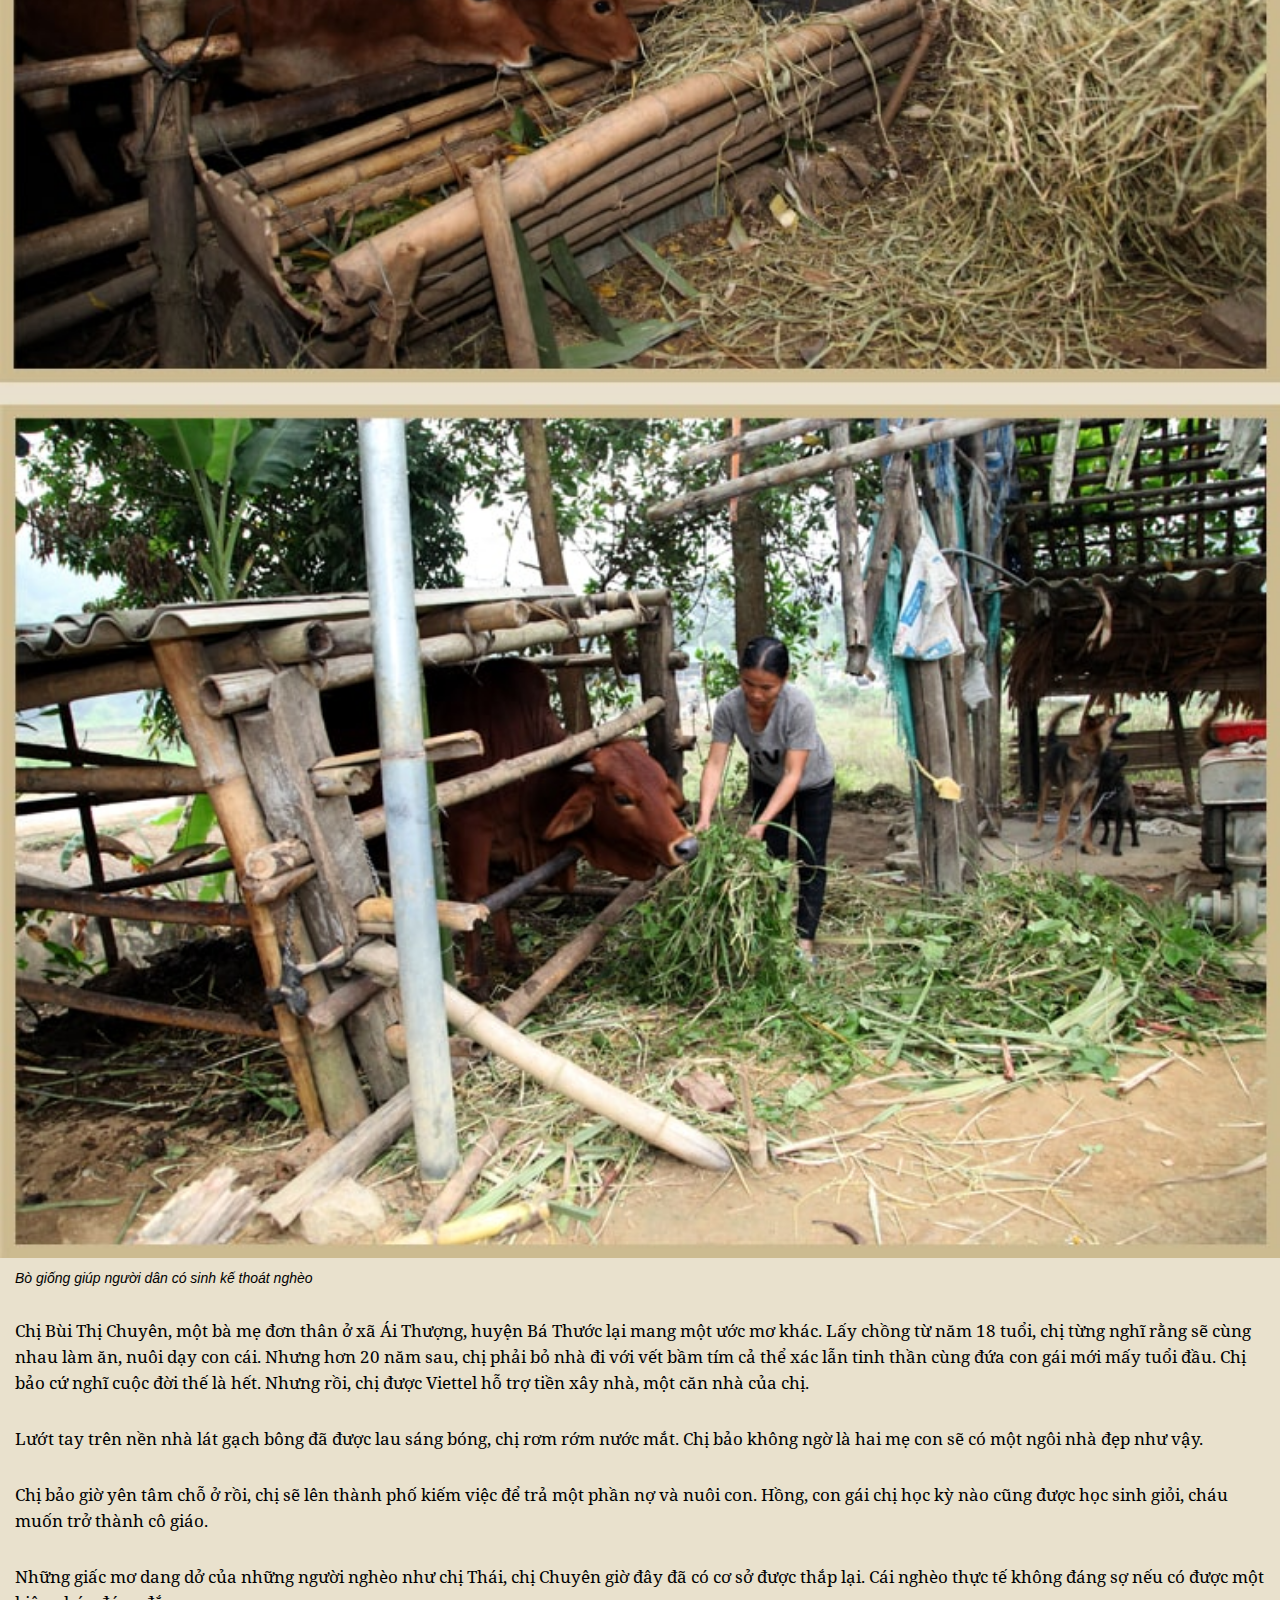
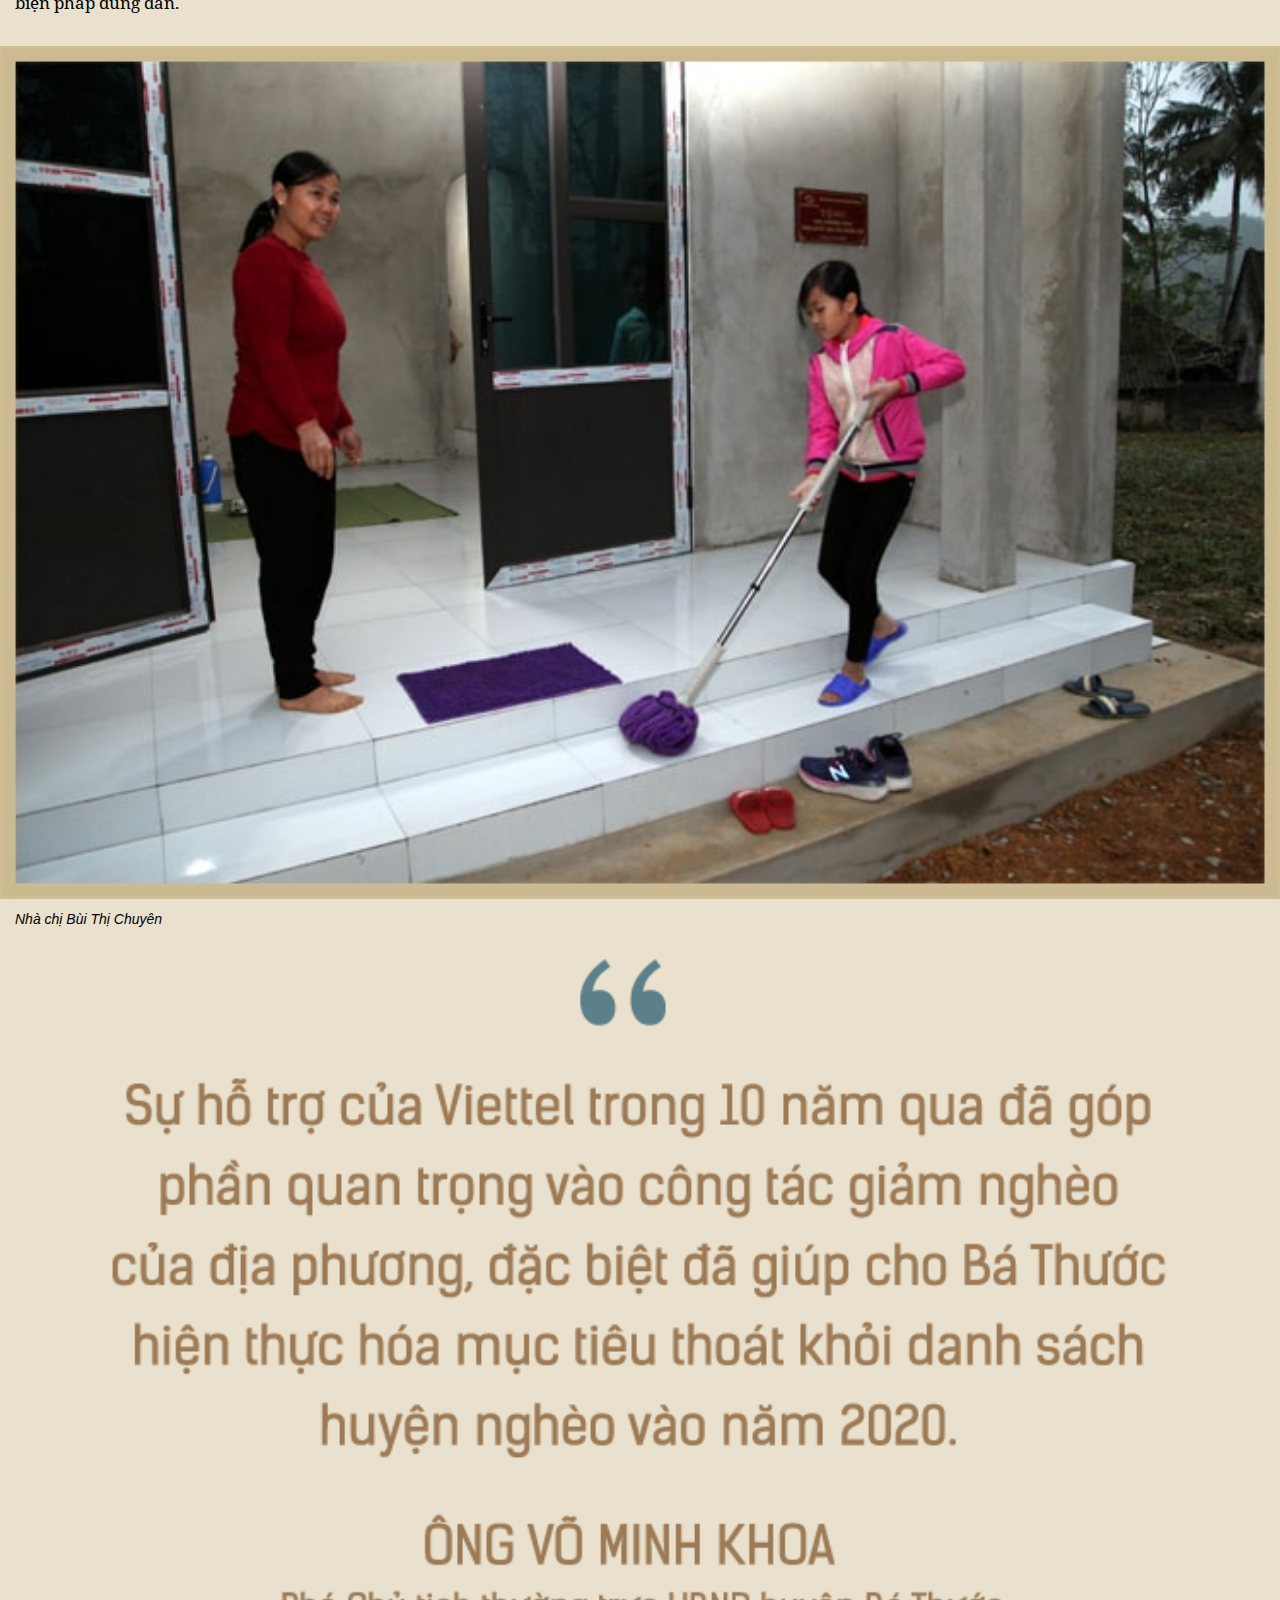
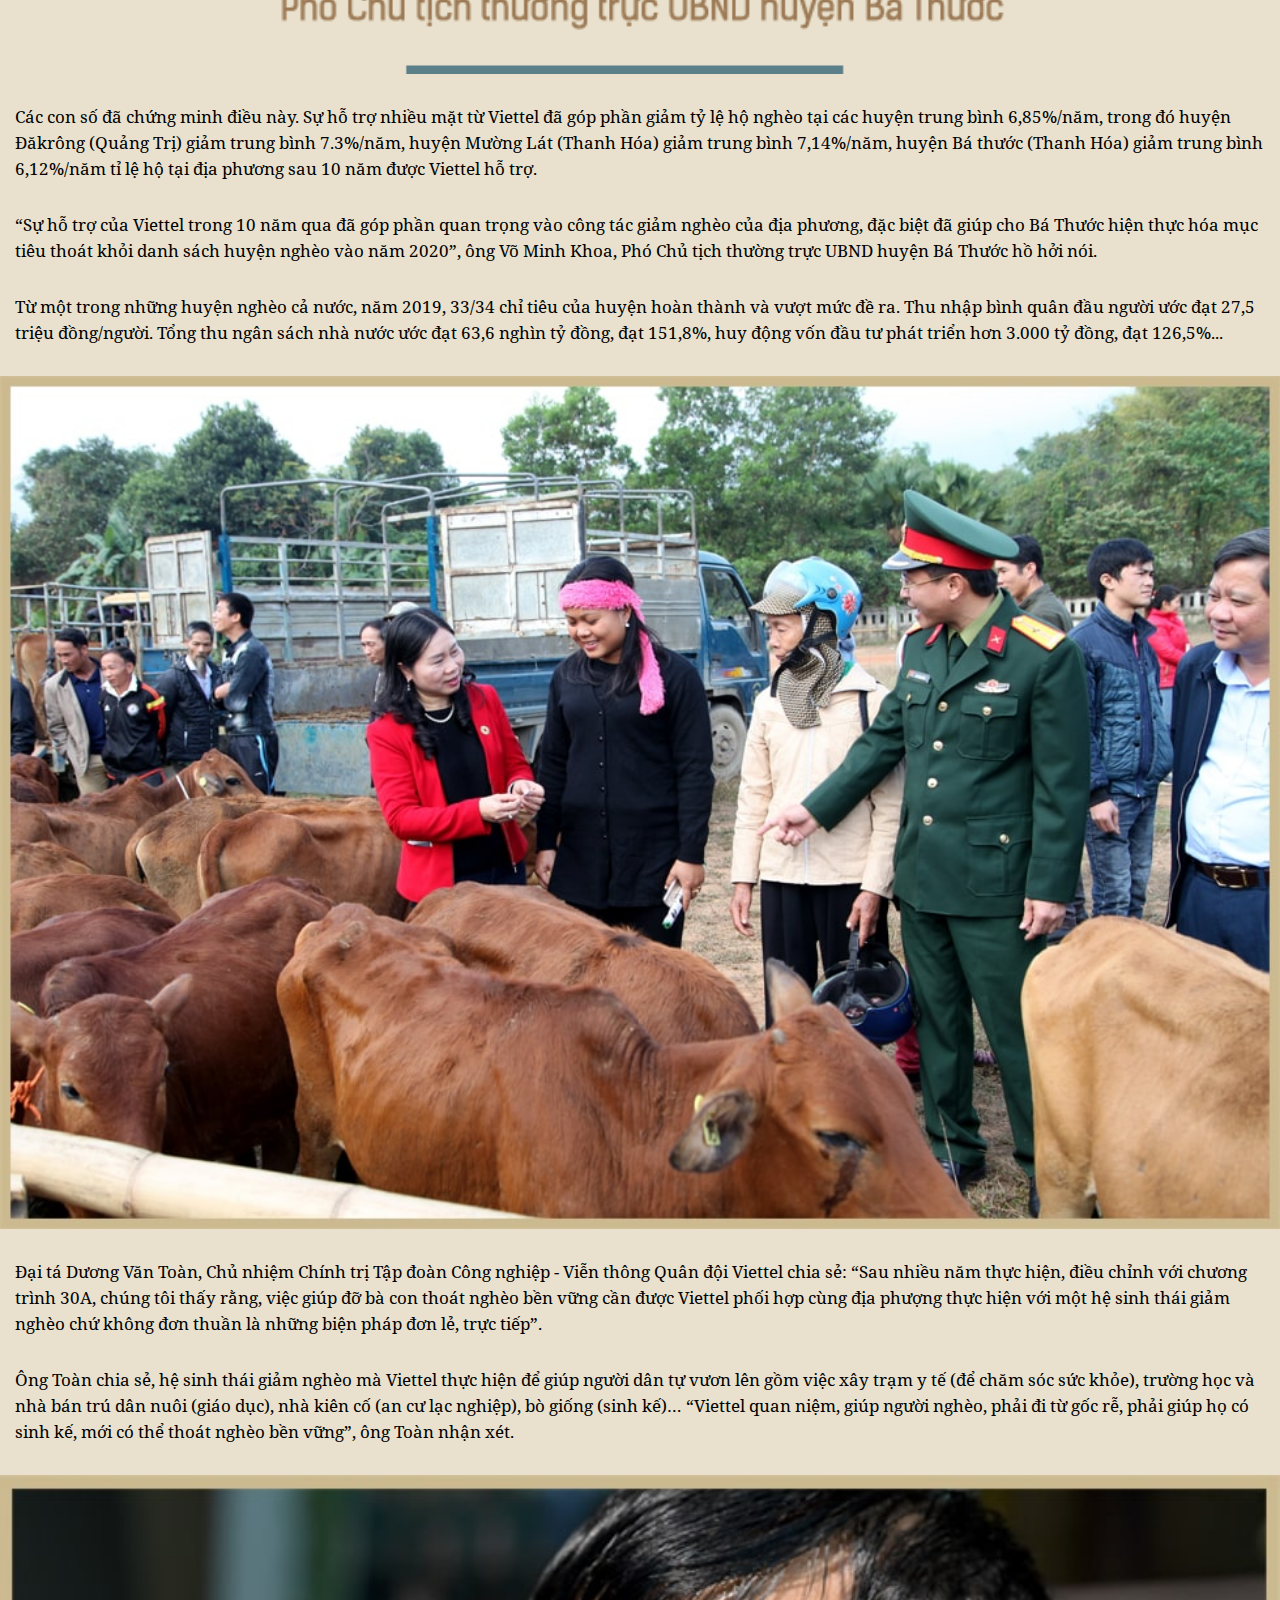
==== commit a249e8a9: "commit" ====
--- a/mobile/index.html
+++ b/mobile/index.html
@@ -4,7 +4,7 @@
     <meta charset="UTF-8">
     <meta name="viewport" content="width=device-width, initial-scale=1.0">
     <meta http-equiv="X-UA-Compatible" content="ie=edge">
-    <title>Vì sao dịch vụ ví điện tử của Viettel thành công ở quốc gia châu Phi?</title>
+    <title>10 năm và câu chuyện mang lại cuộc đời khác cho người nghèo của Viettel</title>
     <link rel="stylesheet" href="css/reset.css">
     <link rel="stylesheet" href="css/fonts.css">
     <link rel="stylesheet" href="css/style.css">
@@ -26,29 +26,45 @@
             </div>
 
             <div class="emag-content">
-                <p>Trên thực tế, việc các ví điện tử nói chung gặp khó khăn trong việc kinh doanh hiệu quả bắt nguồn từ việc chi phí bỏ ra để thu hút người dùng quá lớn trong khi nguồn thu không đủ lớn. Bên cạnh đó, chi phí vận hành phí điện tử cũng là một vấn đề đau đầu với tất cả những người điều hành.</p>
+                <p>Hôm tròn 1 năm trạm y tế mới của xã Kỳ Tân được dựng lên, y sĩ Vũ Mạnh Trường bồi hồi nhớ lại, ngày lên xã Kỳ Tân (huyện Bá Thước, Thanh Hoá) cách đó 18 năm. Cái trạm y tế cũ cách chỗ trạm mới gần 1 cây số. Anh Trường nhớ là nó chỉ rộng bằng 1/5 trạm hiện tại, nhà ngói, mấy cái phòng tường long tróc, thiết bị khám, thuốc chữa bệnh thứ có thứ không. “Bà con cũng lười đến, đến xong rồi cũng bị bảo lên tuyến huyện để chữa”.</p>
 
-                <p>Cũng vì thế, việc dịch vụ ví điện tử của Viettel tại Burundi có thể thành công trong việc phổ cập tới hàng triệu người dân châu Phi và kinh doanh có hiệu quả là một thông tin bất ngờ.</p>
+                <p>“Mình không dám giữ bệnh nhân, thiếu thốn có chữa được đâu. Còn ai đau bụng, đau đầu thì cho thuốc với dầu rồi bảo về”.</p>
 
-                <p>Trong khi đó, tại Việt Nam, có dịch vụ ví điện tử khác đã cung cấp tới hơn 10 năm, cùng hơn 10 triệu người dùng đăng ký sử dụng nhưng tương lai có lãi vẫn rất xa vời. Vậy điều gì đã giúp cho dịch vụ ví điện tử của Viettel phổ cập tới hàng triệu người dân Burundi và kinh doanh có hiệu quả ở một quốc gia được xếp vào danh sách nghèo nhất thế giới như Burundi?</p>
+                <p>Nhưng một năm nay, Trường bảo công việc của anh cứ không ngớt. “Ngẩng lên ngẩng xuống là hết một ngày”, Trường xởi lởi, “Từ lúc Viettel xây trạm y tế, cung cấp thiết bị đầy đủ, bà con xuống khám suốt. Giờ đẻ cũng đẻ ở trạm xá xã không cần phải về huyện”.</p>
             </div>
 
-            <img src="images/img-1.jpg" alt="">
+            <img src="images/img-1.jpg" alt="" style="margin-bottom: 10px;">
+
+            <p class="emag-caption">Vợ chồng Trường, Dung ở trạm y tế</p>
 
             <div class="emag-content">
-                <p>Thực tế, khi chính thức triển khai vào tháng 3/2017, tại Burundi, dịch vụ ví điện tử của Lumitel phải cạnh tranh với 2 ví khác là Ecocash và Smart Pesa. Tuy nhiên, điều khiến cho dịch vụ ví điện tử của Viettel khác biệt hoàn toàn trên thị trường nằm ở 3 điểm: hạ tầng, sự tiện lợi và giá cả.</p>
+                <p>Trưởng trạm, bác sĩ Hà Thị Dung nhẩm tính từ đầu năm đến nay đã đỡ đẻ cho 15 sản phụ. Dung là vợ của Trường. Hai vợ chồng gửi con cho bà nội nuôi còn bản thân bám trạm xá. “Hầu như Tết không về ngày nào. 30 Tết bệnh nhân vẫn vào cấp cứu”, Dung nói. Tuy mệt, nhưng Dung bảo may mà giờ có đủ thiết bị nên chữa luôn được cho người ta, nếu là ở trạm cũ thì bác sĩ có muốn cũng bất lực. </p>
 
-                <p>Trên thị trường, Lumitel là nhà mạng có vùng phủ sóng rộng nhất, kênh phân phối lớn nhất, đi kèm với việc dịch vụ ví điện tử cũng có thể sử dụng ở nhiều nơi nhất. Điểm đặc biệt là kênh phân phối của ví điện tử Lumitel không chỉ bó gọn ở việc phát triển các kênh đại lý mà còn sử dụng kênh riêng của chính thương hiệu này. Do vậy, ở nhiều điểm rất khó có thể phát triển dịch vụ ví điện tử, Lumitel dùng kênh riêng của mình để lấp khoảng trống của thị trường.</p>
+                <p>Dung cho biết tháng tới sẽ đỡ đẻ cho một sản phụ, là ca thứ 16 của chị từ ngày sang trạm y tế mới. Hà Thị Hiên, 28 tuổi, đang mang thai đứa con thứ 2.</p>
 
-                <p>Nhờ có sự kết hợp của kênh tự phát triển và kênh đại lý, dịch vụ ví điện tử Lumitel “phủ sóng” rộng khắp nhanh chóng, với số lượng kênh phân phối vượt trội so với đối thủ. Chỉ sau chưa đầy một năm, ví điện tử của Lumitel đã xây dựng được hệ thống kênh phân phối với 16.793 đại lý, bao phủ 86% diện tích Burundi và trở thành dịch vụ mobile money có kênh phân phối lớn nhất tại Burundi.</p>
+                <p>4 năm trước, Hiên phải về thị trấn. “Phải đi mấy chục cây, đường ngoằn ngoèo, các cơn quặn thắt khiến mình như muốn lả đi. Có lúc mình nghĩ sẽ đẻ rơi trên đường”, Hiên hồi tưởng. “Giờ thì đỡ hơn, ở đây cũng đẻ được”. Phương Thảo, đứa con đầu của cô nằm bên cạnh, áp tai vào bụng mẹ, nghoẻn miệng cười.</p>
+
+                <p>Bà Vi Thị Thia, nằm đó không xa cũng bảo từ hồi có trạm xá mới bà thấy yên tâm hẳn. Mấy năm trước, mỗi lần bà trái gió trở trời phải xuống huyện nằm khám, con cái bà đều phải bỏ việc theo chăm mẹ. “Ngừng làm là ngừng ăn, con xuống chăm bà thì cả nhà đều đói”, bà nói. Nhà bà cách trạm xá mới này chỉ chừng 1 km. “Khám ở đây đỡ tốn cả tiền xăng”. </p>
+            </div>
+
+            <img src="images/quote-1.png" alt="">
+
+            <div class="emag-content">
+                <p>Các tổ chức chống nghèo đói trên thế giới có một nhận định chung: Vấn đề gặp phải khi làm việc với những người nghèo nhất thường là việc khó tiếp cận và cảm thấy áp lực phải ưu tiên các nhu cầu tức thời hơn là các khoản đầu tư dài hạn.</p>
+
+                <p>Trong khi đó, đề chấm dứt nghèo đói, chúng ta cần phải đảm bảo rằng phải cung cấp cho người nghèo một cách toàn diện, từ sinh kế đến an sinh xã hội. Do vậy, việc cung cấp các công trình, dịch vụ an sinh cũng quan trọng không kém để giúp cho người yếu thế thoát khỏi tình cảnh khó khăn.</p>
+
+                <p>Trên thực tế, những người nghèo thường có xu hướng không được tiếp cận về thực phẩm, thiếu thốn về giáo dục, y tế, thường không có tài sản và bị giới hạn trong các lựa chọn kiếm sống. Họ thiếu cơ hội có thể tự chủ cuộc đời mình.</p>
+
+                <p>Thế nhưng, cách xử lý dễ nhất khi đứng trước những câu chuyện của người nghèo, nỗi thống khổ của mỗi cá nhân yếu thế, người ta thường có cảm giác cách thức tốt nhất chính là quyên góp dù thực tế đó không phải là cách giải quyết vấn đề.</p>
             </div>
 
             <img src="images/img-2.jpg" alt="">
 
             <div class="emag-content">
-                <p>Tại Burundi, dịch vụ cơ bản quan trọng bậc nhất của ví điện tử là gửi và rút tiền. Thế nhưng, các dịch vụ ví điện tử khác trên thị trường lại thiếu điểm giao dịch để khách hàng sử dụng. Trong khi đó, dịch vụ của Lumitel có triết lý tương tự như viễn thông di động – phủ sóng khắp mọi nơi, cho mọi người. Đây chính là điểm khiến dịch vụ này trở nên nổi bật nhanh chóng.</p>
+                <p>Quyên góp không phải là xấu, nhưng nếu không không đặt câu hỏi người cần giúp đỡ này là ai, điều gì gây ra hoàn cảnh hiện tại hay hướng giải quyết có lợi nhất cho những người nhận là gì. Một bức tranh toàn cảnh đã không được dựng lên. Những đồng tiền quyên góp có thể dày lên, nhưng nó sẽ không chặt đứt được sợi xích bao quanh số phận cuả người yếm thế.</p>
 
-                <p>Dịch vụ ví điện tử của Lumitel còn có ưu điểm vượt trội nhờ việc sử dụng được trên cả điện thoại 2G, với giao diện rất đơn giản. Tại một quốc gia có nền kinh tế còn nhiều khó khăn như Burundi, khả năng thực hiện giao dịch ví điện tử mà người tiêu dùng chỉ cần sử dụng điện thoại cơ bản, có chức năng alo – vốn chiếm tỷ lệ người dùng lớn, là nhân tố giúp cho dịch vụ ví điện tử của Lumitel tiếp cận được với một số lượng khách hàng rộng rãi hơn rất nhiều so với các đối thủ cạnh tranh, đặc biệt là ở các vùng nông thôn.</p>
+                <p>Người nghèo không phải là người tuyệt vọng, họ không phải không có khả năng tự giúp đỡ bản thân. Thứ họ cần chính là cơ hội để tự lực quyết định số phận… Tất nhiên, để tạo ra một hệ thống giúp người nghèo thay đổi số phận chính họ không hề dễ dàng. Dù vậy, khi tiếp cận để hỗ trợ người nghèo, Viettel đã đi theo cách này từ 10 năm trước, khi tham gia đề án 30A.</p>
             </div>
 
             <div class="emag-title">
@@ -56,28 +72,58 @@
             </div>
 
             <div class="emag-content">
-                <p>Theo tiết lộ của lãnh đạo Lumitel, một yếu tố quan trọng khiến cho ví điện tử của Viettel có đất phát triển ở quốc gia này là chi phí duy trì tài khoản ngân hàng cao, giao dịch mất nhiều thời gian, và tỷ lệ người dân có tài khoản chỉ chiếm có 7% dân số, trong khi mật độ điện thoại di động thì lớn hơn rất nhiều. </p>
+                <p>Chị Lương Thị Thái ở thôn Pạt được xếp vào danh sách hộ thoát nghèo, nhờ bò. Chị được Viettel tặng bò giữa năm 2017. Chỉ vào con bò lông mượt mà, đang nhẩn nha nhai cỏ trong chuồng, chị nói rằng bò đang chửa, chỉ vài tháng nữa sẽ đẻ. </p>
 
-                <p>Bên cạnh đó, do giao thông đi lại còn nhiều khó khăn và để đảm bảo an toàn, người dân thường không muốn mang nhiều tiền theo mình. Việc sử dụng ví điện tử để chuyển tiền và có thể rút ở một địa điểm thuận tiện khi cần tăng mạnh. </p>
+                <p>“Đẻ xong mình sẽ nuôi tiếp, rồi bò cứ thế nhân lên, thành đàn lớn. Mình không bán đâu”, chị cười cười.</p>
+
+                <p>Chị bảo cái nghèo đã bám đeo cả đời rồi, mãi mới có tí hi vọng là kiếm được một khoản cho ra tấm ra món. Khi có cả đàn bò, chị có thể nghĩ về một điều gì đó xa hơn, như là đủ khả năng cho mấy đứa nhỏ đi học, hay là sửa lại nhà cho tử tế. Bao năm rồi, mấy người nhà chị chui rúc trong một cái nhà dựng tạm, lợp lá. “Mỗi khi trời mưa, nước hắt thẳng vào nhà, tỉnh cả ngủ cô chú ạ”, chị nói. </p>
             </div>
 
-            <img src="images/img-3.jpg" alt="">
+            <img src="images/img-3.jpg" alt="" style="margin-bottom: 10px;">
+
+            <p class="emag-caption">Bò giống giúp người dân có sinh kế thoát nghèo</p>
 
             <div class="emag-content">
-                <p>Chưa hết, khi cung cấp dịch vụ cho người dân, Lumitel đưa ra mức giá thấp hơn các đối thủ 30% nhờ có lợi thế về hạ tầng rộng khắp, đồng thời tự làm chủ mạng lưới nên chi phí thấp hơn. Với một thị trường nhạy cảm về giá như Burundi, cộng với hạ tầng và kênh phân phối vượt trội, dịch vụ ví điện tử của Lumitel nhanh chóng vượt các đối thủ cạnh tranh để chiếm thị phần lớn nhất. Hiện tại, dịch vụ này của Lumitel có khoảng 1,4 triệu người đăng ký sử dụng và chiếm 60% thị phần tại Burundi.</p>
+                <p>Chị Bùi Thị Chuyên, một bà mẹ đơn thân ở xã Ái Thượng, huyện Bá Thước lại mang một ước mơ khác. Lấy chồng từ năm 18 tuổi, chị từng nghĩ rằng sẽ cùng nhau làm ăn, nuôi dạy con cái. Nhưng hơn 20 năm sau, chị phải bỏ nhà đi với vết bầm tím cả thể xác lẫn tinh thần cùng đứa con gái mới mấy tuổi đầu. Chị bảo cứ nghĩ cuộc đời thế là hết. Nhưng rồi, chị được Viettel hỗ trợ tiền xây nhà, một căn nhà của chị.</p>
 
-                <p>Lãnh của Viettel tại Burundi cũng tiết lộ: “Nếu chỉ nhìn vào các con số thì sẽ không thấy được lý do vì sao chúng tôi thành công với ví điện tử ở Burundi. Yếu tố cốt lõi nằm ở khâu vận hành. Cung cấp dịch vụ ví điện tử quan trọng nhất là vận hành ít lỗi, dịch vụ thông suốt và khiến khách hàng hài lòng, đặc biệt là duy trì được chi phí thấp. Vận hành tốt từ kỹ thuật, dịch vụ đến bán hàng… chính là nhân tố giúp ví điện tử của Viettel thành công tại đây”.</p>
+                <p>Lướt tay trên nền nhà lát gạch bông đã được lau sáng bóng, chị rơm rớm nước mắt. Chị bảo không ngờ là hai mẹ con sẽ có một ngôi nhà đẹp như vậy.</p>
+
+                <p>Chị bảo giờ yên tâm chỗ ở rồi, chị sẽ lên thành phố kiếm việc để trả một phần nợ và nuôi con. Hồng, con gái chị học kỳ nào cũng được học sinh giỏi, cháu muốn trở thành cô giáo.</p>
+
+                <p>Những giấc mơ dang dở của những người nghèo như chị Thái, chị Chuyên giờ đây đã có cơ sở được thắp lại. Cái nghèo thực tế không đáng sợ nếu có được một biện pháp đúng đắn.</p>
             </div>
 
-            <img src="images/img-4.jpg" alt="">
+            <img src="images/img-4.jpg" alt="" style="margin-bottom: 10px;">
+
+            <p class="emag-caption">Nhà chị Bùi Thị Chuyên </p>
+
+            <img src="images/quote-2.png" alt="">
 
             <div class="emag-content">
-                <p>Sau hơn 2 năm vận hành, ví điện tử của Lumitel đã góp phần quan trọng đưa tỷ lệ người dân Burundi dùng dịch vụ ví điện tử lên 18%, cao hơn nhiều so với tài khoản ngân hàng (7% dân số). Chia sẻ về dịch vụ này, ông Remy Ndayishimiye – Phát ngôn viên của Bộ Thông tin Truyền thông Burundi nói: “Chúng tôi nhìn thấy sự chuyển biến rất rõ rệt khi họ không chỉ tạo ra việc làm mà còn giúp lưu thông không còn bị tê liệt. Tôi tin rằng họ thành công vì đã thâm nhập sâu hơn vào cộng đồng, kết nối người dân ở khắp nơi bằng điện thoại. Ví điện tử của Lumitel  không chỉ tạo điều kiện cho người dân ở thành thị mà còn hướng tới những người ở vùng nông thôn khó khăn nữa. Giá cũng rẻ hơn nhiều”.</p>
+                <p>Các con số đã chứng minh điều này. Sự hỗ trợ nhiều mặt từ Viettel đã góp phần giảm tỷ lệ hộ nghèo tại các huyện trung bình 6,85%/năm, trong đó huyện Đăkrông (Quảng Trị) giảm trung bình 7.3%/năm, huyện Mường Lát (Thanh Hóa) giảm trung bình 7,14%/năm, huyện Bá thước (Thanh Hóa) giảm trung bình 6,12%/năm tỉ lệ hộ tại địa phương sau 10 năm được Viettel hỗ trợ.</p>
 
-                <p>Sau khi triển khai các dịch vụ cơ bản với ví điện tử như chuyển tiền, rút tiền trên toàn quốc, thanh toán thuế, các khoản phí và lệ phí, thanh toán tiền điện, tiền nước, mua thẻ cào điện tử… bằng điện thoại di động, dịch vụ ví điện tử của Lumitel đang phát triển các giải pháp thanh toán mới. Nguồn tin từ Lumitel cho biết, thị trường mới sẽ là khách hàng doanh nghiệp, tổ chức phi chính phủ, cơ quan quốc tế (UNHCR, WFP ...). Trong tương lai, ví điện tử này sẽ triển khai các dịch vụ mới như API, mã QR và APP, dịch vụ cho vay tiêu dùng và kinh doanh...</p>
+                <p>“Sự hỗ trợ của Viettel trong 10 năm qua đã góp phần quan trọng vào công tác giảm nghèo của địa phương, đặc biệt đã giúp cho Bá Thước hiện thực hóa mục tiêu thoát khỏi danh sách huyện nghèo vào năm 2020”, ông Võ Minh Khoa, Phó Chủ tịch thường trực UBND huyện Bá Thước hồ hởi nói.</p>
+
+                <p>Từ một trong những huyện nghèo cả nước, năm 2019, 33/34 chỉ tiêu của huyện hoàn thành và vượt mức đề ra. Thu nhập bình quân đầu người ước đạt 27,5 triệu đồng/người. Tổng thu ngân sách nhà nước ước đạt 63,6 nghìn tỷ đồng, đạt 151,8%, huy động vốn đầu tư phát triển hơn 3.000 tỷ đồng, đạt 126,5%...</p>
             </div>
 
             <img src="images/img-5.jpg" alt="">
+
+            <div class="emag-content">
+                <p>Đại tá Dương Văn Toàn, Chủ nhiệm Chính trị Tập đoàn Công nghiệp - Viễn thông Quân đội Viettel chia sẻ: “Sau nhiều năm thực hiện, điều chỉnh với chương trình 30A, chúng tôi thấy rằng, việc giúp đỡ bà con thoát nghèo bền vững cần được Viettel phối hợp cùng địa phượng thực hiện với một hệ sinh thái giảm nghèo chứ không đơn thuần là những biện pháp đơn lẻ, trực tiếp”.</p>
+
+                <p>Ông Toàn chia sẻ, hệ sinh thái giảm nghèo mà Viettel thực hiện để giúp người dân tự vươn lên gồm việc xây trạm y tế (để chăm sóc sức khỏe), trường học và nhà bán trú dân nuôi (giáo dục), nhà kiên cố (an cư lạc nghiệp), bò giống (sinh kế)… “Viettel quan niệm, giúp người nghèo, phải đi từ gốc rễ, phải giúp họ có sinh kế, mới có thể thoát nghèo bền vững”, ông Toàn nhận xét.</p>
+            </div>
+
+            <img src="images/img-6.jpg" alt="">
+
+            <div class="emag-content">
+                <p>Tính đến thời điểm hiện tại, Viettel đã đầu tư gần 250 tỷ đồng hỗ trợ hơn 3 huyện miền núi Mường Lát, Bá Thước (Thanh Hoá) và Đắkrông (Quảng Trị) để tạo ra một vòng tuần hoàn giúp người nghèo tự chủ về số phận.</p>
+
+                <p>Cụ thể, Viettel đã trao hơn 2.500 con bò giống, 2.200 ngôi nhà đến tận tay các hộ nghèo tại 3 huyện. Trong đó, Mường Lát gần 1200 con và 355 ngôi nhà, Bá Thước gần 700 con bò và 440 ngôi nhà, Đắkrông gần 600 con bò và 1.469 ngôi nhà).</p>
+
+                <p>13 công trình gồm 8 trạm y tế, 3 trường học, 2 nhà bán trú trên địa bàn 3 huyện cũng được Viettel dựng lên.</p>
+            </div>
 
             <div class="emag-credit">
                 <img src="images/credit.png" alt="">
--- a/mobile/css/style.css
+++ b/mobile/css/style.css
@@ -9,7 +9,7 @@
     vertical-align: middle;
 }
 .emag-wrapper {
-    background-color: #fbf3dd;
+    background-color: #e9e1cd;
 }
 /* .emag-cover {
     padding-top: 46px;
@@ -105,7 +105,8 @@
     font-family: Helvetica, Arial, sans-serif;
     font-size: 14px;
     line-height: 20px;
-    color: #999;
+    /* color: #999; */
+    font-style: italic;
     padding: 0 15px;
     margin-bottom: 30px;
 }